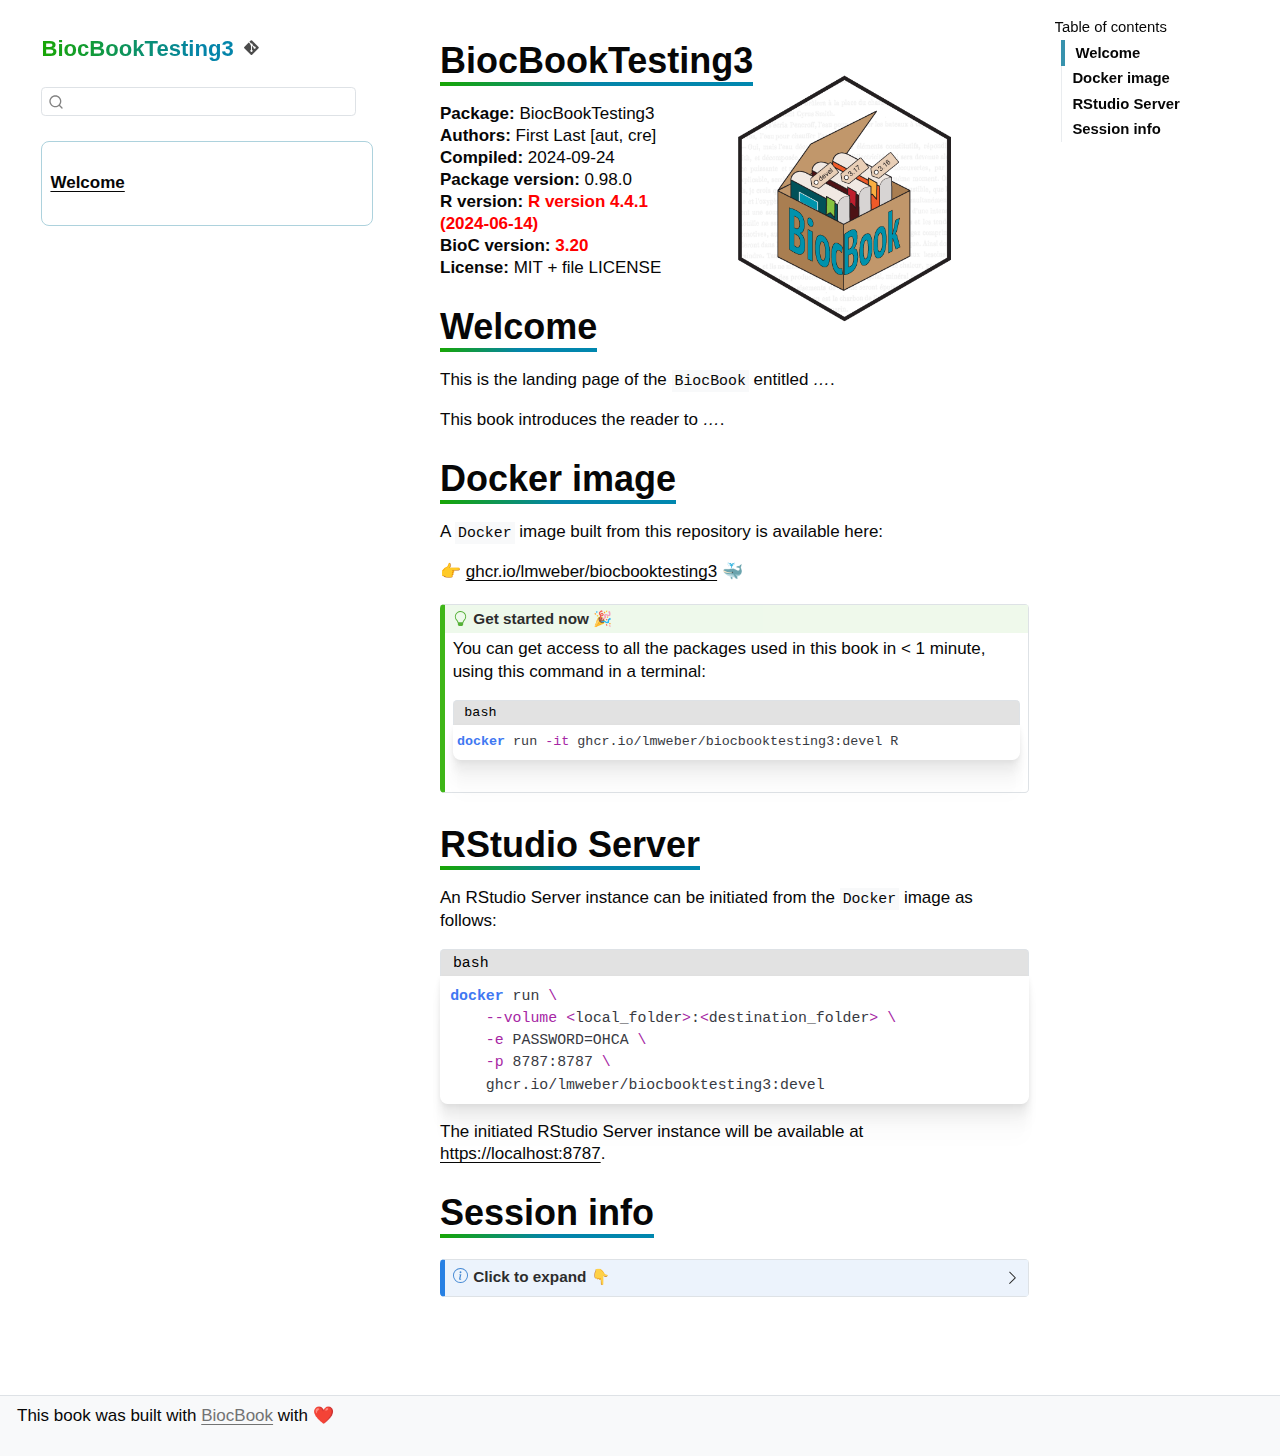
==== docs/devel/index.html @ d1ed7c8a "Deploying to gh-pages from @ lmweber/BiocBookTesting3@561e75686f679db91e4bfbe7062a695dd686fead 🚀" ====
<!DOCTYPE html>
<html xmlns="http://www.w3.org/1999/xhtml" lang="en" xml:lang="en"><head>
<meta http-equiv="Content-Type" content="text/html; charset=UTF-8">
<meta charset="utf-8">
<meta name="generator" content="quarto-1.4.555">
<meta name="viewport" content="width=device-width, initial-scale=1.0, user-scalable=yes">
<title>BiocBookTesting3</title>
<style>
code{white-space: pre-wrap;}
span.smallcaps{font-variant: small-caps;}
div.columns{display: flex; gap: min(4vw, 1.5em);}
div.column{flex: auto; overflow-x: auto;}
div.hanging-indent{margin-left: 1.5em; text-indent: -1.5em;}
ul.task-list{list-style: none;}
ul.task-list li input[type="checkbox"] {
  width: 0.8em;
  margin: 0 0.8em 0.2em -1em; /* quarto-specific, see https://github.com/quarto-dev/quarto-cli/issues/4556 */ 
  vertical-align: middle;
}
/* CSS for syntax highlighting */
pre > code.sourceCode { white-space: pre; position: relative; }
pre > code.sourceCode > span { line-height: 1.25; }
pre > code.sourceCode > span:empty { height: 1.2em; }
.sourceCode { overflow: visible; }
code.sourceCode > span { color: inherit; text-decoration: inherit; }
div.sourceCode { margin: 1em 0; }
pre.sourceCode { margin: 0; }
@media screen {
div.sourceCode { overflow: auto; }
}
@media print {
pre > code.sourceCode { white-space: pre-wrap; }
pre > code.sourceCode > span { text-indent: -5em; padding-left: 5em; }
}
pre.numberSource code
  { counter-reset: source-line 0; }
pre.numberSource code > span
  { position: relative; left: -4em; counter-increment: source-line; }
pre.numberSource code > span > a:first-child::before
  { content: counter(source-line);
    position: relative; left: -1em; text-align: right; vertical-align: baseline;
    border: none; display: inline-block;
    -webkit-touch-callout: none; -webkit-user-select: none;
    -khtml-user-select: none; -moz-user-select: none;
    -ms-user-select: none; user-select: none;
    padding: 0 4px; width: 4em;
  }
pre.numberSource { margin-left: 3em;  padding-left: 4px; }
div.sourceCode
  {   }
@media screen {
pre > code.sourceCode > span > a:first-child::before { text-decoration: underline; }
}
</style>

<script src="site_libs/quarto-nav/quarto-nav.js"></script>
<script src="site_libs/quarto-nav/headroom.min.js"></script>
<script src="site_libs/clipboard/clipboard.min.js"></script>
<script src="site_libs/quarto-search/autocomplete.umd.js"></script>
<script src="site_libs/quarto-search/fuse.min.js"></script>
<script src="site_libs/quarto-search/quarto-search.js"></script>
<meta name="quarto:offset" content="./">
<link href="./assets/favicon.png" rel="icon" type="image/png">
<script src="site_libs/quarto-html/quarto.js"></script>
<script src="site_libs/quarto-html/popper.min.js"></script>
<script src="site_libs/quarto-html/tippy.umd.min.js"></script>
<script src="site_libs/quarto-html/anchor.min.js"></script>
<link href="site_libs/quarto-html/tippy.css" rel="stylesheet">
<link href="site_libs/quarto-html/quarto-syntax-highlighting.css" rel="stylesheet" id="quarto-text-highlighting-styles">
<script src="site_libs/bootstrap/bootstrap.min.js"></script>
<link href="site_libs/bootstrap/bootstrap-icons.css" rel="stylesheet">
<link href="site_libs/bootstrap/bootstrap.min.css" rel="stylesheet" id="quarto-bootstrap" data-mode="light"><script id="quarto-search-options" type="application/json">{
  "location": "sidebar",
  "copy-button": false,
  "collapse-after": 3,
  "panel-placement": "start",
  "type": "textbox",
  "limit": 50,
  "keyboard-shortcut": [
    "f",
    "/",
    "s"
  ],
  "show-item-context": false,
  "language": {
    "search-no-results-text": "No results",
    "search-matching-documents-text": "matching documents",
    "search-copy-link-title": "Copy link to search",
    "search-hide-matches-text": "Hide additional matches",
    "search-more-match-text": "more match in this document",
    "search-more-matches-text": "more matches in this document",
    "search-clear-button-title": "Clear",
    "search-text-placeholder": "",
    "search-detached-cancel-button-title": "Cancel",
    "search-submit-button-title": "Submit",
    "search-label": "Search"
  }
}</script>
</head>
<body class="nav-sidebar docked">

<div id="quarto-search-results"></div>
  <header id="quarto-header" class="headroom fixed-top"><nav class="quarto-secondary-nav"><div class="container-fluid d-flex">
      <button type="button" class="quarto-btn-toggle btn" data-bs-toggle="collapse" data-bs-target=".quarto-sidebar-collapse-item" aria-controls="quarto-sidebar" aria-expanded="false" aria-label="Toggle sidebar navigation" onclick="if (window.quartoToggleHeadroom) { window.quartoToggleHeadroom(); }">
        <i class="bi bi-layout-text-sidebar-reverse"></i>
      </button>
        <nav class="quarto-page-breadcrumbs" aria-label="breadcrumb"><ol class="breadcrumb"><li class="breadcrumb-item"><a href="./index.html">Welcome</a></li></ol></nav>
        <a class="flex-grow-1" role="button" data-bs-toggle="collapse" data-bs-target=".quarto-sidebar-collapse-item" aria-controls="quarto-sidebar" aria-expanded="false" aria-label="Toggle sidebar navigation" onclick="if (window.quartoToggleHeadroom) { window.quartoToggleHeadroom(); }">      
        </a>
      <button type="button" class="btn quarto-search-button" aria-label="" onclick="window.quartoOpenSearch();">
        <i class="bi bi-search"></i>
      </button>
    </div>
  </nav></header><!-- content --><div id="quarto-content" class="quarto-container page-columns page-rows-contents page-layout-article">
<!-- sidebar -->
  <nav id="quarto-sidebar" class="sidebar collapse collapse-horizontal quarto-sidebar-collapse-item sidebar-navigation docked overflow-auto"><div class="pt-lg-2 mt-2 text-left sidebar-header">
    <div class="sidebar-title mb-0 py-0">
      <a href="./">BiocBookTesting3</a> 
        <div class="sidebar-tools-main">
    <div class="dropdown">
      <a href="" title="" id="quarto-navigation-tool-dropdown-0" class="quarto-navigation-tool dropdown-toggle px-1" data-bs-toggle="dropdown" aria-expanded="false" aria-label=""><i class="bi bi-git"></i></a>
      <ul class="dropdown-menu" aria-labelledby="quarto-navigation-tool-dropdown-0">
<li>
            <a class="dropdown-item sidebar-tools-main-item" href="https://github.com/lmweber/BiocBookTesting3/">
            Source Code
            </a>
          </li>
          <li>
            <a class="dropdown-item sidebar-tools-main-item" href="https://lmweber.github.io/BiocBookTesting3/devel/">
            Browse version `devel`
            </a>
          </li>
      </ul>
</div>
</div>
    </div>
      </div>
        <div class="mt-2 flex-shrink-0 align-items-center">
        <div class="sidebar-search">
        <div id="quarto-search" class="" title="Search"></div>
        </div>
        </div>
    <div class="sidebar-menu-container"> 
    <ul class="list-unstyled mt-1">
<li class="sidebar-item">
  <div class="sidebar-item-container"> 
  <a href="./index.html" class="sidebar-item-text sidebar-link active">
 <span class="menu-text">Welcome</span></a>
  </div>
</li>
    </ul>
</div>
</nav><div id="quarto-sidebar-glass" class="quarto-sidebar-collapse-item" data-bs-toggle="collapse" data-bs-target=".quarto-sidebar-collapse-item"></div>
<!-- margin-sidebar -->
    <div id="quarto-margin-sidebar" class="sidebar margin-sidebar">
        <nav id="TOC" role="doc-toc" class="toc-active"><h2 id="toc-title">Table of contents</h2>
   
  <ul>
<li><a href="#welcome" id="toc-welcome" class="nav-link active" data-scroll-target="#welcome">Welcome</a></li>
  <li><a href="#docker-image" id="toc-docker-image" class="nav-link" data-scroll-target="#docker-image">Docker image</a></li>
  <li><a href="#rstudio-server" id="toc-rstudio-server" class="nav-link" data-scroll-target="#rstudio-server">RStudio Server</a></li>
  <li><a href="#session-info" id="toc-session-info" class="nav-link" data-scroll-target="#session-info">Session info</a></li>
  </ul></nav>
    </div>
<!-- main -->
<main class="content" id="quarto-document-content"><header id="title-block-header" class="quarto-title-block default"><div class="quarto-title">
<h1 class="title">BiocBookTesting3</h1>
</div>



<div class="quarto-title-meta">

    
  
    
  </div>
  


</header><p><img src="assets/cover.png" title="BiocBookTesting3" class="quarto-cover-image img-fluid"></p>
<p><strong>Package:</strong> BiocBookTesting3<br><strong>Authors:</strong> First Last [aut, cre]<br><strong>Compiled:</strong> 2024-09-24<br><strong>Package version:</strong> 0.98.0<br><strong>R version:</strong> <b style="color:red;">R version 4.4.1 (2024-06-14)</b><br><strong>BioC version:</strong> <b style="color:red;">3.20</b><br><strong>License:</strong> MIT + file LICENSE<br></p>
<section id="welcome" class="level1 unnumbered"><h1 class="unnumbered">Welcome</h1>
<p>This is the landing page of the <code>BiocBook</code> entitled <em>…</em>.</p>
<p>This book introduces the reader to <em>…</em>.</p>
</section><section id="docker-image" class="level1 unnumbered"><h1 class="unnumbered">Docker image</h1>
<p>A <code>Docker</code> image built from this repository is available here:</p>
<p>👉 <a href="https://ghcr.io/lmweber/biocbooktesting3">ghcr.io/lmweber/biocbooktesting3</a> 🐳</p>
<div class="callout callout-style-default callout-tip callout-titled">
<div class="callout-header d-flex align-content-center">
<div class="callout-icon-container">
<i class="callout-icon"></i>
</div>
<div class="callout-title-container flex-fill">
Get started now 🎉
</div>
</div>
<div class="callout-body-container callout-body">
<p>You can get access to all the packages used in this book in &lt; 1 minute, using this command in a terminal:</p>
<div class="cell" data-layout-align="center">
<div class="code-with-filename">
<div class="code-with-filename-file">
<pre><strong>bash</strong></pre>
</div>
<div class="sourceCode cell-code" id="cb1"><pre class="sourceCode sh code-with-copy"><code class="sourceCode bash"><span id="cb1-1"><a href="#cb1-1" aria-hidden="true" tabindex="-1"></a><span class="ex">docker</span> run <span class="at">-it</span> ghcr.io/lmweber/biocbooktesting3:devel R</span></code><button title="Copy to Clipboard" class="code-copy-button"><i class="bi"></i></button></pre></div>
</div>
</div>
</div>
</div>
</section><section id="rstudio-server" class="level1 unnumbered"><h1 class="unnumbered">RStudio Server</h1>
<p>An RStudio Server instance can be initiated from the <code>Docker</code> image as follows:</p>
<div class="cell" data-layout-align="center">
<div class="code-with-filename">
<div class="code-with-filename-file">
<pre><strong>bash</strong></pre>
</div>
<div class="sourceCode cell-code" id="cb2"><pre class="sourceCode sh code-with-copy"><code class="sourceCode bash"><span id="cb2-1"><a href="#cb2-1" aria-hidden="true" tabindex="-1"></a><span class="ex">docker</span> run <span class="dt">\</span></span>
<span id="cb2-2"><a href="#cb2-2" aria-hidden="true" tabindex="-1"></a>    <span class="at">--volume</span> <span class="op">&lt;</span>local_folder<span class="op">&gt;</span>:<span class="op">&lt;</span>destination_folder<span class="op">&gt;</span> <span class="dt">\</span></span>
<span id="cb2-3"><a href="#cb2-3" aria-hidden="true" tabindex="-1"></a>    <span class="at">-e</span> PASSWORD=OHCA <span class="dt">\</span></span>
<span id="cb2-4"><a href="#cb2-4" aria-hidden="true" tabindex="-1"></a>    <span class="at">-p</span> 8787:8787 <span class="dt">\</span></span>
<span id="cb2-5"><a href="#cb2-5" aria-hidden="true" tabindex="-1"></a>    ghcr.io/lmweber/biocbooktesting3:devel</span></code><button title="Copy to Clipboard" class="code-copy-button"><i class="bi"></i></button></pre></div>
</div>
</div>
<p>The initiated RStudio Server instance will be available at <a href="https://localhost:8787">https://localhost:8787</a>.</p>
<!-- 
# System dependencies and conda 

A pre-configured `micromamba` environment called `BiocBook` is available 
once the Docker image is loaded. It provides all the softwares listed in 
`requirements.yml`. 


::: {.cell layout-align="center" filename='bash'}

```{.sh .cell-code}
docker run -it ghcr.io/lmweber/biocbooktesting3:devel bash
micromamba activate BiocBook
```
:::

-->
</section><section id="session-info" class="level1 unnumbered"><h1 class="unnumbered">Session info</h1>
<div class="callout callout-style-default callout-note callout-titled">
<div class="callout-header d-flex align-content-center" data-bs-toggle="collapse" data-bs-target=".callout-2-contents" aria-controls="callout-2" aria-expanded="false" aria-label="Toggle callout">
<div class="callout-icon-container">
<i class="callout-icon"></i>
</div>
<div class="callout-title-container flex-fill">
Click to expand 👇
</div>
<div class="callout-btn-toggle d-inline-block border-0 py-1 ps-1 pe-0 float-end"><i class="callout-toggle"></i></div>
</div>
<div id="callout-2" class="callout-2-contents callout-collapse collapse">
<div class="callout-body-container callout-body">
<div class="cell" data-layout-align="center">
<div class="sourceCode" id="cb3"><pre class="downlit sourceCode r code-with-copy"><code class="sourceCode R"><span><span class="fu">sessioninfo</span><span class="fu">::</span><span class="fu"><a href="https://r-lib.github.io/sessioninfo/reference/session_info.html">session_info</a></span><span class="op">(</span></span>
<span>    <span class="fu"><a href="https://rdrr.io/r/utils/installed.packages.html">installed.packages</a></span><span class="op">(</span><span class="op">)</span><span class="op">[</span>,<span class="st">"Package"</span><span class="op">]</span>, </span>
<span>    include_base <span class="op">=</span> <span class="cn">TRUE</span></span>
<span><span class="op">)</span></span>
<span><span class="co">##  ─ Session info ────────────────────────────────────────────────────────────</span></span>
<span><span class="co">##   setting  value</span></span>
<span><span class="co">##   version  R version 4.4.1 (2024-06-14)</span></span>
<span><span class="co">##   os       Ubuntu 22.04.4 LTS</span></span>
<span><span class="co">##   system   x86_64, linux-gnu</span></span>
<span><span class="co">##   ui       X11</span></span>
<span><span class="co">##   language (EN)</span></span>
<span><span class="co">##   collate  C</span></span>
<span><span class="co">##   ctype    en_US.UTF-8</span></span>
<span><span class="co">##   tz       Etc/UTC</span></span>
<span><span class="co">##   date     2024-09-24</span></span>
<span><span class="co">##   pandoc   3.3 @ /usr/bin/ (via rmarkdown)</span></span>
<span><span class="co">##  </span></span>
<span><span class="co">##  ─ Packages ────────────────────────────────────────────────────────────────</span></span>
<span><span class="co">##   package          * version date (UTC) lib source</span></span>
<span><span class="co">##   askpass            1.2.0   2023-09-03 [2] RSPM (R 4.4.0)</span></span>
<span><span class="co">##   base             * 4.4.1   2024-08-09 [3] local</span></span>
<span><span class="co">##   base64enc          0.1-3   2015-07-28 [2] RSPM (R 4.4.0)</span></span>
<span><span class="co">##   BiocBookTesting3   0.98.0  2024-09-24 [1] local</span></span>
<span><span class="co">##   BiocManager        1.30.25 2024-08-28 [2] CRAN (R 4.4.1)</span></span>
<span><span class="co">##   BiocStyle          2.33.1  2024-06-12 [2] Bioconductor 3.20 (R 4.4.0)</span></span>
<span><span class="co">##   BiocVersion        3.20.0  2024-05-01 [2] Bioconductor 3.20 (R 4.4.1)</span></span>
<span><span class="co">##   bookdown           0.40    2024-07-02 [2] RSPM (R 4.4.0)</span></span>
<span><span class="co">##   boot               1.3-31  2024-08-28 [2] RSPM (R 4.4.0)</span></span>
<span><span class="co">##   brew               1.0-10  2023-12-16 [2] RSPM (R 4.4.0)</span></span>
<span><span class="co">##   brio               1.1.5   2024-04-24 [2] RSPM (R 4.4.0)</span></span>
<span><span class="co">##   bslib              0.8.0   2024-07-29 [2] RSPM (R 4.4.0)</span></span>
<span><span class="co">##   cachem             1.1.0   2024-05-16 [2] RSPM (R 4.4.0)</span></span>
<span><span class="co">##   callr              3.7.6   2024-03-25 [2] RSPM (R 4.4.0)</span></span>
<span><span class="co">##   class              7.3-22  2023-05-03 [3] CRAN (R 4.4.1)</span></span>
<span><span class="co">##   cli                3.6.3   2024-06-21 [2] RSPM (R 4.4.0)</span></span>
<span><span class="co">##   clipr              0.8.0   2022-02-22 [2] RSPM (R 4.4.0)</span></span>
<span><span class="co">##   cluster            2.1.6   2023-12-01 [3] CRAN (R 4.4.1)</span></span>
<span><span class="co">##   codetools          0.2-20  2024-03-31 [3] CRAN (R 4.4.1)</span></span>
<span><span class="co">##   commonmark         1.9.1   2024-01-30 [2] RSPM (R 4.4.0)</span></span>
<span><span class="co">##   compiler           4.4.1   2024-08-09 [3] local</span></span>
<span><span class="co">##   cpp11              0.5.0   2024-08-27 [2] RSPM (R 4.4.0)</span></span>
<span><span class="co">##   crayon             1.5.3   2024-06-20 [2] RSPM (R 4.4.0)</span></span>
<span><span class="co">##   credentials        2.0.1   2023-09-06 [2] RSPM (R 4.4.0)</span></span>
<span><span class="co">##   curl               5.2.2   2024-08-26 [2] RSPM (R 4.4.0)</span></span>
<span><span class="co">##   datasets         * 4.4.1   2024-08-09 [3] local</span></span>
<span><span class="co">##   desc               1.4.3   2023-12-10 [2] RSPM (R 4.4.0)</span></span>
<span><span class="co">##   devtools           2.4.5   2022-10-11 [2] RSPM (R 4.4.0)</span></span>
<span><span class="co">##   diffobj            0.3.5   2021-10-05 [2] RSPM (R 4.4.0)</span></span>
<span><span class="co">##   digest             0.6.37  2024-08-19 [2] RSPM (R 4.4.0)</span></span>
<span><span class="co">##   docopt             0.7.1   2020-06-24 [2] RSPM (R 4.4.1)</span></span>
<span><span class="co">##   downlit            0.4.4   2024-06-10 [2] RSPM (R 4.4.0)</span></span>
<span><span class="co">##   ellipsis           0.3.2   2021-04-29 [2] RSPM (R 4.4.0)</span></span>
<span><span class="co">##   evaluate           1.0.0   2024-09-17 [2] RSPM (R 4.4.0)</span></span>
<span><span class="co">##   fansi              1.0.6   2023-12-08 [2] RSPM (R 4.4.0)</span></span>
<span><span class="co">##   fastmap            1.2.0   2024-05-15 [2] RSPM (R 4.4.0)</span></span>
<span><span class="co">##   fontawesome        0.5.2   2023-08-19 [2] RSPM (R 4.4.0)</span></span>
<span><span class="co">##   foreign            0.8-87  2024-06-26 [2] RSPM (R 4.4.0)</span></span>
<span><span class="co">##   fs                 1.6.4   2024-04-25 [2] RSPM (R 4.4.0)</span></span>
<span><span class="co">##   gert               2.1.1   2024-08-16 [2] RSPM (R 4.4.0)</span></span>
<span><span class="co">##   gh                 1.4.1   2024-03-28 [2] RSPM (R 4.4.0)</span></span>
<span><span class="co">##   gitcreds           0.1.2   2022-09-08 [2] RSPM (R 4.4.0)</span></span>
<span><span class="co">##   glue               1.7.0   2024-01-09 [2] RSPM (R 4.4.0)</span></span>
<span><span class="co">##   graphics         * 4.4.1   2024-08-09 [3] local</span></span>
<span><span class="co">##   grDevices        * 4.4.1   2024-08-09 [3] local</span></span>
<span><span class="co">##   grid               4.4.1   2024-08-09 [3] local</span></span>
<span><span class="co">##   highr              0.11    2024-05-26 [2] RSPM (R 4.4.0)</span></span>
<span><span class="co">##   htmltools          0.5.8.1 2024-04-04 [2] RSPM (R 4.4.0)</span></span>
<span><span class="co">##   htmlwidgets        1.6.4   2023-12-06 [2] RSPM (R 4.4.0)</span></span>
<span><span class="co">##   httpuv             1.6.15  2024-03-26 [2] RSPM (R 4.4.0)</span></span>
<span><span class="co">##   httr2              1.0.3   2024-08-22 [2] RSPM (R 4.4.0)</span></span>
<span><span class="co">##   ini                0.3.1   2018-05-20 [2] RSPM (R 4.4.0)</span></span>
<span><span class="co">##   jquerylib          0.1.4   2021-04-26 [2] RSPM (R 4.4.0)</span></span>
<span><span class="co">##   jsonlite           1.8.9   2024-09-20 [2] RSPM (R 4.4.0)</span></span>
<span><span class="co">##   KernSmooth         2.23-24 2024-05-17 [3] CRAN (R 4.4.1)</span></span>
<span><span class="co">##   knitr              1.48    2024-07-07 [2] RSPM (R 4.4.0)</span></span>
<span><span class="co">##   later              1.3.2   2023-12-06 [2] RSPM (R 4.4.0)</span></span>
<span><span class="co">##   lattice            0.22-6  2024-03-20 [3] CRAN (R 4.4.1)</span></span>
<span><span class="co">##   lifecycle          1.0.4   2023-11-07 [2] RSPM (R 4.4.0)</span></span>
<span><span class="co">##   littler            0.3.20  2024-03-23 [2] RSPM (R 4.4.1)</span></span>
<span><span class="co">##   magrittr           2.0.3   2022-03-30 [2] RSPM (R 4.4.0)</span></span>
<span><span class="co">##   MASS               7.3-61  2024-06-13 [2] RSPM (R 4.4.0)</span></span>
<span><span class="co">##   Matrix             1.7-0   2024-04-26 [3] CRAN (R 4.4.1)</span></span>
<span><span class="co">##   memoise            2.0.1   2021-11-26 [2] RSPM (R 4.4.0)</span></span>
<span><span class="co">##   methods          * 4.4.1   2024-08-09 [3] local</span></span>
<span><span class="co">##   mgcv               1.9-1   2023-12-21 [3] CRAN (R 4.4.1)</span></span>
<span><span class="co">##   mime               0.12    2021-09-28 [2] RSPM (R 4.4.0)</span></span>
<span><span class="co">##   miniUI             0.1.1.1 2018-05-18 [2] RSPM (R 4.4.0)</span></span>
<span><span class="co">##   nlme               3.1-166 2024-08-14 [2] RSPM (R 4.4.0)</span></span>
<span><span class="co">##   nnet               7.3-19  2023-05-03 [3] CRAN (R 4.4.1)</span></span>
<span><span class="co">##   openssl            2.2.1   2024-08-16 [2] RSPM (R 4.4.0)</span></span>
<span><span class="co">##   parallel           4.4.1   2024-08-09 [3] local</span></span>
<span><span class="co">##   pillar             1.9.0   2023-03-22 [2] RSPM (R 4.4.0)</span></span>
<span><span class="co">##   pkgbuild           1.4.4   2024-03-17 [2] RSPM (R 4.4.0)</span></span>
<span><span class="co">##   pkgconfig          2.0.3   2019-09-22 [2] RSPM (R 4.4.0)</span></span>
<span><span class="co">##   pkgdown            2.1.0   2024-07-06 [2] RSPM (R 4.4.0)</span></span>
<span><span class="co">##   pkgload            1.4.0   2024-06-28 [2] RSPM (R 4.4.0)</span></span>
<span><span class="co">##   praise             1.0.0   2015-08-11 [2] RSPM (R 4.4.0)</span></span>
<span><span class="co">##   preprocessCore     1.67.0  2024-05-01 [2] Bioconductor 3.20 (R 4.4.1)</span></span>
<span><span class="co">##   prettyunits        1.2.0   2023-09-24 [2] RSPM (R 4.4.0)</span></span>
<span><span class="co">##   processx           3.8.4   2024-03-16 [2] RSPM (R 4.4.0)</span></span>
<span><span class="co">##   profvis            0.3.8   2023-05-02 [2] RSPM (R 4.4.0)</span></span>
<span><span class="co">##   promises           1.3.0   2024-04-05 [2] RSPM (R 4.4.0)</span></span>
<span><span class="co">##   ps                 1.8.0   2024-09-12 [2] RSPM (R 4.4.0)</span></span>
<span><span class="co">##   purrr              1.0.2   2023-08-10 [2] RSPM (R 4.4.0)</span></span>
<span><span class="co">##   R6                 2.5.1   2021-08-19 [2] RSPM (R 4.4.0)</span></span>
<span><span class="co">##   ragg               1.3.3   2024-09-11 [2] RSPM (R 4.4.0)</span></span>
<span><span class="co">##   rappdirs           0.3.3   2021-01-31 [2] RSPM (R 4.4.0)</span></span>
<span><span class="co">##   rcmdcheck          1.4.0   2021-09-27 [2] RSPM (R 4.4.0)</span></span>
<span><span class="co">##   Rcpp               1.0.13  2024-07-17 [2] RSPM (R 4.4.0)</span></span>
<span><span class="co">##   rematch2           2.1.2   2020-05-01 [2] RSPM (R 4.4.0)</span></span>
<span><span class="co">##   remotes            2.5.0   2024-03-17 [2] RSPM (R 4.4.0)</span></span>
<span><span class="co">##   rlang              1.1.4   2024-06-04 [2] RSPM (R 4.4.0)</span></span>
<span><span class="co">##   rmarkdown          2.28    2024-08-17 [2] RSPM (R 4.4.0)</span></span>
<span><span class="co">##   roxygen2           7.3.2   2024-06-28 [2] RSPM (R 4.4.0)</span></span>
<span><span class="co">##   rpart              4.1.23  2023-12-05 [3] CRAN (R 4.4.1)</span></span>
<span><span class="co">##   rprojroot          2.0.4   2023-11-05 [2] RSPM (R 4.4.0)</span></span>
<span><span class="co">##   rstudioapi         0.16.0  2024-03-24 [2] RSPM (R 4.4.0)</span></span>
<span><span class="co">##   rversions          2.1.2   2022-08-31 [2] RSPM (R 4.4.0)</span></span>
<span><span class="co">##   sass               0.4.9   2024-03-15 [2] RSPM (R 4.4.0)</span></span>
<span><span class="co">##   sessioninfo        1.2.2   2021-12-06 [2] RSPM (R 4.4.0)</span></span>
<span><span class="co">##   shiny              1.9.1   2024-08-01 [2] RSPM (R 4.4.0)</span></span>
<span><span class="co">##   sourcetools        0.1.7-1 2023-02-01 [2] RSPM (R 4.4.0)</span></span>
<span><span class="co">##   spatial            7.3-17  2023-07-20 [3] CRAN (R 4.4.1)</span></span>
<span><span class="co">##   splines            4.4.1   2024-08-09 [3] local</span></span>
<span><span class="co">##   stats            * 4.4.1   2024-08-09 [3] local</span></span>
<span><span class="co">##   stats4             4.4.1   2024-08-09 [3] local</span></span>
<span><span class="co">##   stringi            1.8.4   2024-05-06 [2] RSPM (R 4.4.0)</span></span>
<span><span class="co">##   stringr            1.5.1   2023-11-14 [2] RSPM (R 4.4.0)</span></span>
<span><span class="co">##   survival           3.7-0   2024-06-05 [2] RSPM (R 4.4.0)</span></span>
<span><span class="co">##   sys                3.4.2   2023-05-23 [2] RSPM (R 4.4.0)</span></span>
<span><span class="co">##   systemfonts        1.1.0   2024-05-15 [2] RSPM (R 4.4.0)</span></span>
<span><span class="co">##   tcltk              4.4.1   2024-08-09 [3] local</span></span>
<span><span class="co">##   testthat           3.2.1.1 2024-04-14 [2] RSPM (R 4.4.0)</span></span>
<span><span class="co">##   textshaping        0.4.0   2024-05-24 [2] RSPM (R 4.4.0)</span></span>
<span><span class="co">##   tibble             3.2.1   2023-03-20 [2] RSPM (R 4.4.0)</span></span>
<span><span class="co">##   tinytex            0.53    2024-09-15 [2] RSPM (R 4.4.0)</span></span>
<span><span class="co">##   tools              4.4.1   2024-08-09 [3] local</span></span>
<span><span class="co">##   urlchecker         1.0.1   2021-11-30 [2] RSPM (R 4.4.0)</span></span>
<span><span class="co">##   usethis            3.0.0   2024-07-29 [2] RSPM (R 4.4.0)</span></span>
<span><span class="co">##   utf8               1.2.4   2023-10-22 [2] RSPM (R 4.4.0)</span></span>
<span><span class="co">##   utils            * 4.4.1   2024-08-09 [3] local</span></span>
<span><span class="co">##   vctrs              0.6.5   2023-12-01 [2] RSPM (R 4.4.0)</span></span>
<span><span class="co">##   waldo              0.5.3   2024-08-23 [2] RSPM (R 4.4.0)</span></span>
<span><span class="co">##   whisker            0.4.1   2022-12-05 [2] RSPM (R 4.4.0)</span></span>
<span><span class="co">##   withr              3.0.1   2024-07-31 [2] RSPM (R 4.4.0)</span></span>
<span><span class="co">##   xfun               0.47    2024-08-17 [2] RSPM (R 4.4.0)</span></span>
<span><span class="co">##   xml2               1.3.6   2023-12-04 [2] RSPM (R 4.4.0)</span></span>
<span><span class="co">##   xopen              1.0.1   2024-04-25 [2] RSPM (R 4.4.0)</span></span>
<span><span class="co">##   xtable             1.8-4   2019-04-21 [2] RSPM (R 4.4.0)</span></span>
<span><span class="co">##   yaml               2.3.10  2024-07-26 [2] RSPM (R 4.4.0)</span></span>
<span><span class="co">##   zip                2.3.1   2024-01-27 [2] RSPM (R 4.4.0)</span></span>
<span><span class="co">##  </span></span>
<span><span class="co">##   [1] /tmp/RtmpUJYPJO/Rinst8c3276bed3</span></span>
<span><span class="co">##   [2] /usr/local/lib/R/site-library</span></span>
<span><span class="co">##   [3] /usr/local/lib/R/library</span></span>
<span><span class="co">##  </span></span>
<span><span class="co">##  ───────────────────────────────────────────────────────────────────────────</span></span></code><button title="Copy to Clipboard" class="code-copy-button"><i class="bi"></i></button></pre></div>
</div>
</div>
</div>
</div>


</section><a onclick="window.scrollTo(0, 0); return false;" role="button" id="quarto-back-to-top"><i class="bi bi-arrow-up"></i> Back to top</a></main><!-- /main --><script id="quarto-html-after-body" type="application/javascript">
window.document.addEventListener("DOMContentLoaded", function (event) {
  const toggleBodyColorMode = (bsSheetEl) => {
    const mode = bsSheetEl.getAttribute("data-mode");
    const bodyEl = window.document.querySelector("body");
    if (mode === "dark") {
      bodyEl.classList.add("quarto-dark");
      bodyEl.classList.remove("quarto-light");
    } else {
      bodyEl.classList.add("quarto-light");
      bodyEl.classList.remove("quarto-dark");
    }
  }
  const toggleBodyColorPrimary = () => {
    const bsSheetEl = window.document.querySelector("link#quarto-bootstrap");
    if (bsSheetEl) {
      toggleBodyColorMode(bsSheetEl);
    }
  }
  toggleBodyColorPrimary();  
  const icon = "";
  const anchorJS = new window.AnchorJS();
  anchorJS.options = {
    placement: 'right',
    icon: icon
  };
  anchorJS.add('.anchored');
  const isCodeAnnotation = (el) => {
    for (const clz of el.classList) {
      if (clz.startsWith('code-annotation-')) {                     
        return true;
      }
    }
    return false;
  }
  const clipboard = new window.ClipboardJS('.code-copy-button', {
    text: function(trigger) {
      const codeEl = trigger.previousElementSibling.cloneNode(true);
      for (const childEl of codeEl.children) {
        if (isCodeAnnotation(childEl)) {
          childEl.remove();
        }
      }
      return codeEl.innerText;
    }
  });
  clipboard.on('success', function(e) {
    // button target
    const button = e.trigger;
    // don't keep focus
    button.blur();
    // flash "checked"
    button.classList.add('code-copy-button-checked');
    var currentTitle = button.getAttribute("title");
    button.setAttribute("title", "Copied!");
    let tooltip;
    if (window.bootstrap) {
      button.setAttribute("data-bs-toggle", "tooltip");
      button.setAttribute("data-bs-placement", "left");
      button.setAttribute("data-bs-title", "Copied!");
      tooltip = new bootstrap.Tooltip(button, 
        { trigger: "manual", 
          customClass: "code-copy-button-tooltip",
          offset: [0, -8]});
      tooltip.show();    
    }
    setTimeout(function() {
      if (tooltip) {
        tooltip.hide();
        button.removeAttribute("data-bs-title");
        button.removeAttribute("data-bs-toggle");
        button.removeAttribute("data-bs-placement");
      }
      button.setAttribute("title", currentTitle);
      button.classList.remove('code-copy-button-checked');
    }, 1000);
    // clear code selection
    e.clearSelection();
  });
    var localhostRegex = new RegExp(/^(?:http|https):\/\/localhost\:?[0-9]*\//);
    var mailtoRegex = new RegExp(/^mailto:/);
      var filterRegex = new RegExp('/' + window.location.host + '/');
    var isInternal = (href) => {
        return filterRegex.test(href) || localhostRegex.test(href) || mailtoRegex.test(href);
    }
    // Inspect non-navigation links and adorn them if external
 	var links = window.document.querySelectorAll('a[href]:not(.nav-link):not(.navbar-brand):not(.toc-action):not(.sidebar-link):not(.sidebar-item-toggle):not(.pagination-link):not(.no-external):not([aria-hidden]):not(.dropdown-item):not(.quarto-navigation-tool)');
    for (var i=0; i<links.length; i++) {
      const link = links[i];
      if (!isInternal(link.href)) {
        // undo the damage that might have been done by quarto-nav.js in the case of
        // links that we want to consider external
        if (link.dataset.originalHref !== undefined) {
          link.href = link.dataset.originalHref;
        }
      }
    }
  function tippyHover(el, contentFn, onTriggerFn, onUntriggerFn) {
    const config = {
      allowHTML: true,
      maxWidth: 500,
      delay: 100,
      arrow: false,
      appendTo: function(el) {
          return el.parentElement;
      },
      interactive: true,
      interactiveBorder: 10,
      theme: 'quarto',
      placement: 'bottom-start',
    };
    if (contentFn) {
      config.content = contentFn;
    }
    if (onTriggerFn) {
      config.onTrigger = onTriggerFn;
    }
    if (onUntriggerFn) {
      config.onUntrigger = onUntriggerFn;
    }
    window.tippy(el, config); 
  }
  const noterefs = window.document.querySelectorAll('a[role="doc-noteref"]');
  for (var i=0; i<noterefs.length; i++) {
    const ref = noterefs[i];
    tippyHover(ref, function() {
      // use id or data attribute instead here
      let href = ref.getAttribute('data-footnote-href') || ref.getAttribute('href');
      try { href = new URL(href).hash; } catch {}
      const id = href.replace(/^#\/?/, "");
      const note = window.document.getElementById(id);
      if (note) {
        return note.innerHTML;
      } else {
        return "";
      }
    });
  }
  const xrefs = window.document.querySelectorAll('a.quarto-xref');
  const processXRef = (id, note) => {
    // Strip column container classes
    const stripColumnClz = (el) => {
      el.classList.remove("page-full", "page-columns");
      if (el.children) {
        for (const child of el.children) {
          stripColumnClz(child);
        }
      }
    }
    stripColumnClz(note)
    if (id === null || id.startsWith('sec-')) {
      // Special case sections, only their first couple elements
      const container = document.createElement("div");
      if (note.children && note.children.length > 2) {
        container.appendChild(note.children[0].cloneNode(true));
        for (let i = 1; i < note.children.length; i++) {
          const child = note.children[i];
          if (child.tagName === "P" && child.innerText === "") {
            continue;
          } else {
            container.appendChild(child.cloneNode(true));
            break;
          }
        }
        if (window.Quarto?.typesetMath) {
          window.Quarto.typesetMath(container);
        }
        return container.innerHTML
      } else {
        if (window.Quarto?.typesetMath) {
          window.Quarto.typesetMath(note);
        }
        return note.innerHTML;
      }
    } else {
      // Remove any anchor links if they are present
      const anchorLink = note.querySelector('a.anchorjs-link');
      if (anchorLink) {
        anchorLink.remove();
      }
      if (window.Quarto?.typesetMath) {
        window.Quarto.typesetMath(note);
      }
      // TODO in 1.5, we should make sure this works without a callout special case
      if (note.classList.contains("callout")) {
        return note.outerHTML;
      } else {
        return note.innerHTML;
      }
    }
  }
  for (var i=0; i<xrefs.length; i++) {
    const xref = xrefs[i];
    tippyHover(xref, undefined, function(instance) {
      instance.disable();
      let url = xref.getAttribute('href');
      let hash = undefined; 
      if (url.startsWith('#')) {
        hash = url;
      } else {
        try { hash = new URL(url).hash; } catch {}
      }
      if (hash) {
        const id = hash.replace(/^#\/?/, "");
        const note = window.document.getElementById(id);
        if (note !== null) {
          try {
            const html = processXRef(id, note.cloneNode(true));
            instance.setContent(html);
          } finally {
            instance.enable();
            instance.show();
          }
        } else {
          // See if we can fetch this
          fetch(url.split('#')[0])
          .then(res => res.text())
          .then(html => {
            const parser = new DOMParser();
            const htmlDoc = parser.parseFromString(html, "text/html");
            const note = htmlDoc.getElementById(id);
            if (note !== null) {
              const html = processXRef(id, note);
              instance.setContent(html);
            } 
          }).finally(() => {
            instance.enable();
            instance.show();
          });
        }
      } else {
        // See if we can fetch a full url (with no hash to target)
        // This is a special case and we should probably do some content thinning / targeting
        fetch(url)
        .then(res => res.text())
        .then(html => {
          const parser = new DOMParser();
          const htmlDoc = parser.parseFromString(html, "text/html");
          const note = htmlDoc.querySelector('main.content');
          if (note !== null) {
            // This should only happen for chapter cross references
            // (since there is no id in the URL)
            // remove the first header
            if (note.children.length > 0 && note.children[0].tagName === "HEADER") {
              note.children[0].remove();
            }
            const html = processXRef(null, note);
            instance.setContent(html);
          } 
        }).finally(() => {
          instance.enable();
          instance.show();
        });
      }
    }, function(instance) {
    });
  }
      let selectedAnnoteEl;
      const selectorForAnnotation = ( cell, annotation) => {
        let cellAttr = 'data-code-cell="' + cell + '"';
        let lineAttr = 'data-code-annotation="' +  annotation + '"';
        const selector = 'span[' + cellAttr + '][' + lineAttr + ']';
        return selector;
      }
      const selectCodeLines = (annoteEl) => {
        const doc = window.document;
        const targetCell = annoteEl.getAttribute("data-target-cell");
        const targetAnnotation = annoteEl.getAttribute("data-target-annotation");
        const annoteSpan = window.document.querySelector(selectorForAnnotation(targetCell, targetAnnotation));
        const lines = annoteSpan.getAttribute("data-code-lines").split(",");
        const lineIds = lines.map((line) => {
          return targetCell + "-" + line;
        })
        let top = null;
        let height = null;
        let parent = null;
        if (lineIds.length > 0) {
            //compute the position of the single el (top and bottom and make a div)
            const el = window.document.getElementById(lineIds[0]);
            top = el.offsetTop;
            height = el.offsetHeight;
            parent = el.parentElement.parentElement;
          if (lineIds.length > 1) {
            const lastEl = window.document.getElementById(lineIds[lineIds.length - 1]);
            const bottom = lastEl.offsetTop + lastEl.offsetHeight;
            height = bottom - top;
          }
          if (top !== null && height !== null && parent !== null) {
            // cook up a div (if necessary) and position it 
            let div = window.document.getElementById("code-annotation-line-highlight");
            if (div === null) {
              div = window.document.createElement("div");
              div.setAttribute("id", "code-annotation-line-highlight");
              div.style.position = 'absolute';
              parent.appendChild(div);
            }
            div.style.top = top - 2 + "px";
            div.style.height = height + 4 + "px";
            div.style.left = 0;
            let gutterDiv = window.document.getElementById("code-annotation-line-highlight-gutter");
            if (gutterDiv === null) {
              gutterDiv = window.document.createElement("div");
              gutterDiv.setAttribute("id", "code-annotation-line-highlight-gutter");
              gutterDiv.style.position = 'absolute';
              const codeCell = window.document.getElementById(targetCell);
              const gutter = codeCell.querySelector('.code-annotation-gutter');
              gutter.appendChild(gutterDiv);
            }
            gutterDiv.style.top = top - 2 + "px";
            gutterDiv.style.height = height + 4 + "px";
          }
          selectedAnnoteEl = annoteEl;
        }
      };
      const unselectCodeLines = () => {
        const elementsIds = ["code-annotation-line-highlight", "code-annotation-line-highlight-gutter"];
        elementsIds.forEach((elId) => {
          const div = window.document.getElementById(elId);
          if (div) {
            div.remove();
          }
        });
        selectedAnnoteEl = undefined;
      };
        // Handle positioning of the toggle
    window.addEventListener(
      "resize",
      throttle(() => {
        elRect = undefined;
        if (selectedAnnoteEl) {
          selectCodeLines(selectedAnnoteEl);
        }
      }, 10)
    );
    function throttle(fn, ms) {
    let throttle = false;
    let timer;
      return (...args) => {
        if(!throttle) { // first call gets through
            fn.apply(this, args);
            throttle = true;
        } else { // all the others get throttled
            if(timer) clearTimeout(timer); // cancel #2
            timer = setTimeout(() => {
              fn.apply(this, args);
              timer = throttle = false;
            }, ms);
        }
      };
    }
      // Attach click handler to the DT
      const annoteDls = window.document.querySelectorAll('dt[data-target-cell]');
      for (const annoteDlNode of annoteDls) {
        annoteDlNode.addEventListener('click', (event) => {
          const clickedEl = event.target;
          if (clickedEl !== selectedAnnoteEl) {
            unselectCodeLines();
            const activeEl = window.document.querySelector('dt[data-target-cell].code-annotation-active');
            if (activeEl) {
              activeEl.classList.remove('code-annotation-active');
            }
            selectCodeLines(clickedEl);
            clickedEl.classList.add('code-annotation-active');
          } else {
            // Unselect the line
            unselectCodeLines();
            clickedEl.classList.remove('code-annotation-active');
          }
        });
      }
  const findCites = (el) => {
    const parentEl = el.parentElement;
    if (parentEl) {
      const cites = parentEl.dataset.cites;
      if (cites) {
        return {
          el,
          cites: cites.split(' ')
        };
      } else {
        return findCites(el.parentElement)
      }
    } else {
      return undefined;
    }
  };
  var bibliorefs = window.document.querySelectorAll('a[role="doc-biblioref"]');
  for (var i=0; i<bibliorefs.length; i++) {
    const ref = bibliorefs[i];
    const citeInfo = findCites(ref);
    if (citeInfo) {
      tippyHover(citeInfo.el, function() {
        var popup = window.document.createElement('div');
        citeInfo.cites.forEach(function(cite) {
          var citeDiv = window.document.createElement('div');
          citeDiv.classList.add('hanging-indent');
          citeDiv.classList.add('csl-entry');
          var biblioDiv = window.document.getElementById('ref-' + cite);
          if (biblioDiv) {
            citeDiv.innerHTML = biblioDiv.innerHTML;
          }
          popup.appendChild(citeDiv);
        });
        return popup.innerHTML;
      });
    }
  }
});
</script>
</div> <!-- /content -->
<footer class="footer"><div class="nav-footer">
    <div class="nav-footer-left">
<p>This book was built with <a href="https://github.com/js2264/BiocBook/">BiocBook</a> with <span class="emoji" data-emoji="heart">❤️</span></p>
</div>   
    <div class="nav-footer-center">
      &nbsp;
    </div>
    <div class="nav-footer-right">
      &nbsp;
    </div>
  </div>
</footer>


</body></html>
---- docs/devel/site_libs/quarto-html/tippy.css ----
.tippy-box[data-animation=fade][data-state=hidden]{opacity:0}[data-tippy-root]{max-width:calc(100vw - 10px)}.tippy-box{position:relative;background-color:#333;color:#fff;border-radius:4px;font-size:14px;line-height:1.4;white-space:normal;outline:0;transition-property:transform,visibility,opacity}.tippy-box[data-placement^=top]>.tippy-arrow{bottom:0}.tippy-box[data-placement^=top]>.tippy-arrow:before{bottom:-7px;left:0;border-width:8px 8px 0;border-top-color:initial;transform-origin:center top}.tippy-box[data-placement^=bottom]>.tippy-arrow{top:0}.tippy-box[data-placement^=bottom]>.tippy-arrow:before{top:-7px;left:0;border-width:0 8px 8px;border-bottom-color:initial;transform-origin:center bottom}.tippy-box[data-placement^=left]>.tippy-arrow{right:0}.tippy-box[data-placement^=left]>.tippy-arrow:before{border-width:8px 0 8px 8px;border-left-color:initial;right:-7px;transform-origin:center left}.tippy-box[data-placement^=right]>.tippy-arrow{left:0}.tippy-box[data-placement^=right]>.tippy-arrow:before{left:-7px;border-width:8px 8px 8px 0;border-right-color:initial;transform-origin:center right}.tippy-box[data-inertia][data-state=visible]{transition-timing-function:cubic-bezier(.54,1.5,.38,1.11)}.tippy-arrow{width:16px;height:16px;color:#333}.tippy-arrow:before{content:"";position:absolute;border-color:transparent;border-style:solid}.tippy-content{position:relative;padding:5px 9px;z-index:1}
---- docs/devel/site_libs/quarto-html/quarto-syntax-highlighting.css ----
/* quarto syntax highlight colors */
:root {
  --quarto-hl-al-color: #95da4c;
  --quarto-hl-an-color: #50a14f;
  --quarto-hl-at-color: #a626a4;
  --quarto-hl-bn-color: #986801;
  --quarto-hl-bu-color: #a626a4;
  --quarto-hl-ch-color: #50a14f;
  --quarto-hl-co-color: #a0a1a7;
  --quarto-hl-cv-color: #e45649;
  --quarto-hl-cn-color: #986801;
  --quarto-hl-cf-color: #a626a4;
  --quarto-hl-dt-color: #a626a4;
  --quarto-hl-dv-color: #986801;
  --quarto-hl-do-color: #e45649;
  --quarto-hl-er-color: #f44747;
  --quarto-hl-ex-color: #4078f2;
  --quarto-hl-fl-color: #986801;
  --quarto-hl-fu-color: #4078f2;
  --quarto-hl-im-color: #50a14f;
  --quarto-hl-in-color: #c45b00;
  --quarto-hl-kw-color: #a626a4;
  --quarto-hl-op-color: #a626a4;
  --quarto-hl-pp-color: #a626a4;
  --quarto-hl-re-color: #2980b9;
  --quarto-hl-sc-color: #0184bc;
  --quarto-hl-ss-color: #da4453;
  --quarto-hl-st-color: #50a14f;
  --quarto-hl-va-color: #e45649;
  --quarto-hl-vs-color: #da4453;
  --quarto-hl-wa-color: #da4453;
}

/* other quarto variables */
:root {
  --quarto-font-monospace: SFMono-Regular, Menlo, Monaco, Consolas, "Liberation Mono", "Courier New", monospace;
}

code span.al {
  background-color: #4d1f24;
  font-weight: bold;
  color: #95da4c;
}

code span.an {
  color: #50a14f;
}

code span.at {
  color: #a626a4;
}

code span.bn {
  color: #986801;
}

code span.bu {
  color: #a626a4;
}

code span.ch {
  color: #50a14f;
}

code span.co {
  font-style: italic;
  color: #a0a1a7;
}

code span.cv {
  font-style: italic;
  color: #e45649;
}

code span.cn {
  color: #986801;
}

code span.cf {
  color: #a626a4;
}

code span.dt {
  color: #a626a4;
}

code span.dv {
  color: #986801;
}

code span.do {
  color: #e45649;
}

code span.er {
  color: #f44747;
  text-decoration: underline;
}

code span.ex {
  font-weight: bold;
  color: #4078f2;
}

code span.fl {
  color: #986801;
}

code span.fu {
  color: #4078f2;
}

code span.im {
  color: #50a14f;
}

code span.in {
  color: #c45b00;
}

code span.kw {
  color: #a626a4;
}

pre > code.sourceCode > span {
  color: #383a42;
}

code span {
  color: #383a42;
}

code.sourceCode > span {
  color: #383a42;
}

div.sourceCode,
div.sourceCode pre.sourceCode {
  color: #383a42;
}

code span.op {
  color: #a626a4;
}

code span.pp {
  color: #a626a4;
}

code span.re {
  background-color: #153042;
  color: #2980b9;
}

code span.sc {
  color: #0184bc;
}

code span.ss {
  color: #da4453;
}

code span.st {
  color: #50a14f;
}

code span.va {
  color: #e45649;
}

code span.vs {
  color: #da4453;
}

code span.wa {
  color: #da4453;
}

.prevent-inlining {
  content: "</";
}

/*# sourceMappingURL=debc5d5d77c3f9108843748ff7464032.css.map */
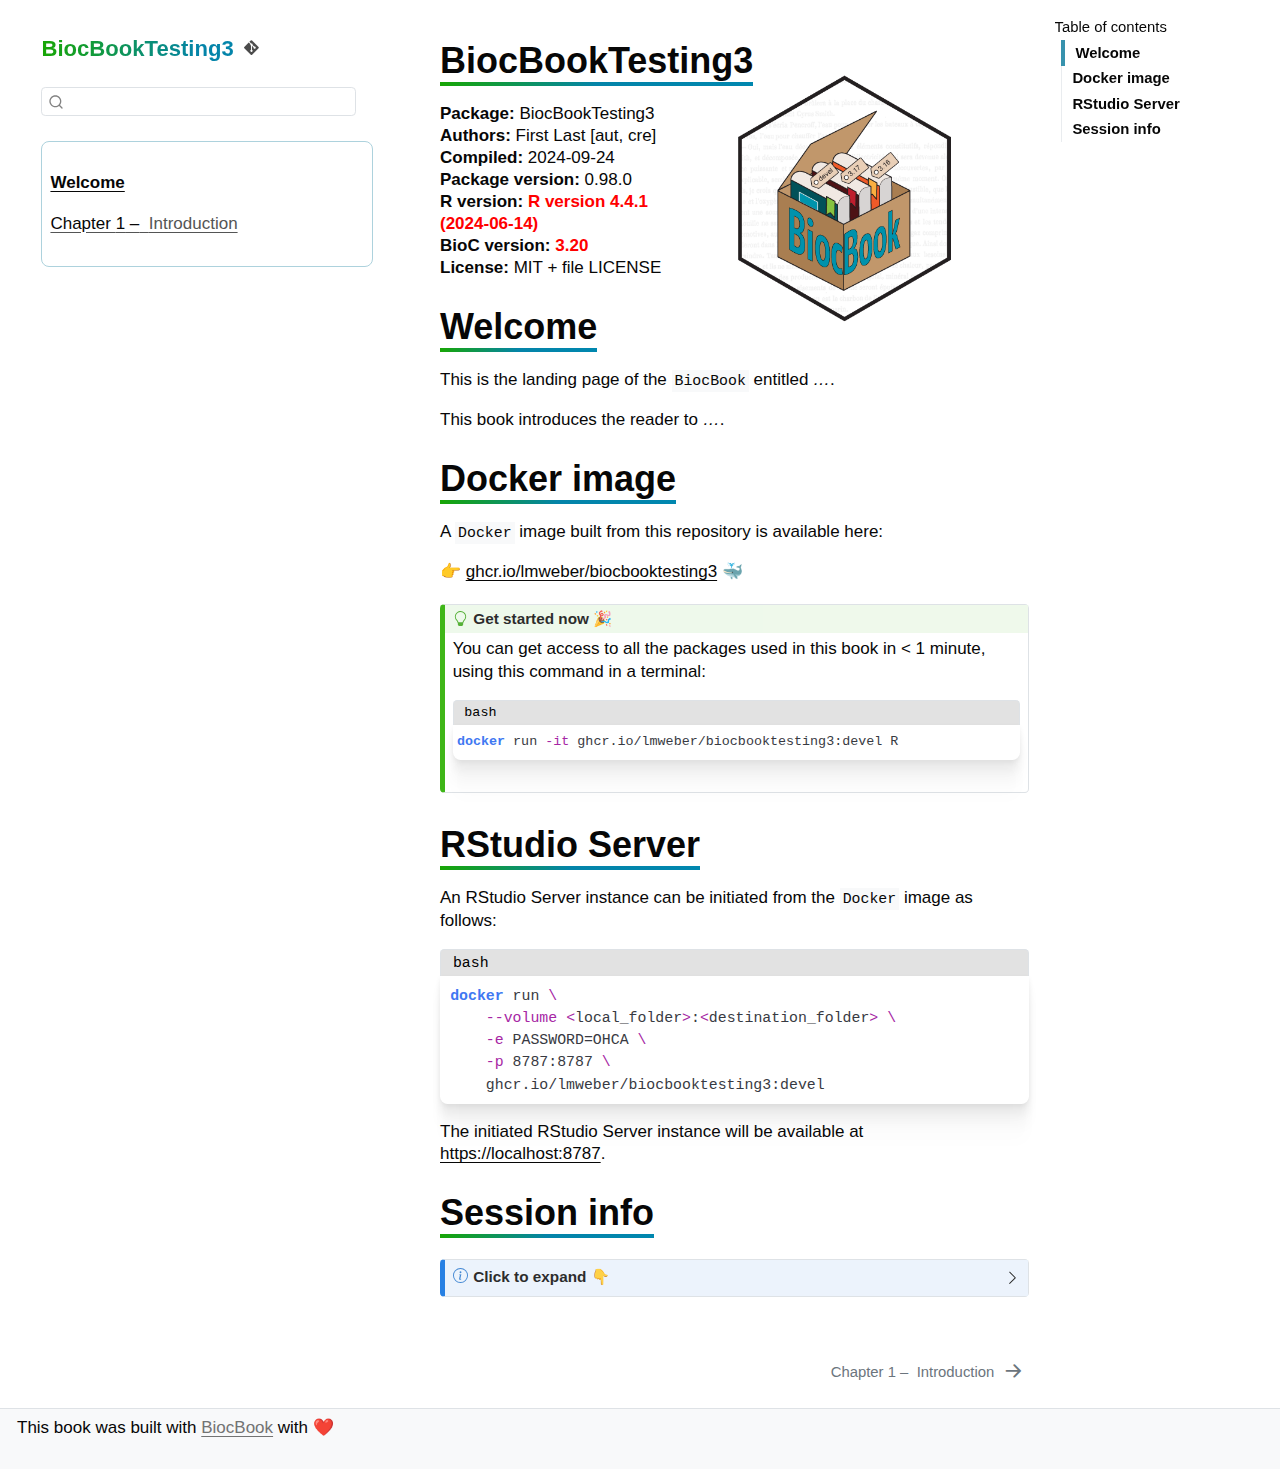
==== commit aaf9231e: "Deploying to gh-pages from @ lmweber/BiocBookTesting3@f6eef29099ecdb1aee18b3c23ec91481929329ab 🚀" ====
--- a/docs/devel/index.html
+++ b/docs/devel/index.html
@@ -60,6 +60,7 @@
 <script src="site_libs/quarto-search/fuse.min.js"></script>
 <script src="site_libs/quarto-search/quarto-search.js"></script>
 <meta name="quarto:offset" content="./">
+<link href="./pages/introduction.html" rel="next">
 <link href="./assets/favicon.png" rel="icon" type="image/png">
 <script src="site_libs/quarto-html/quarto.js"></script>
 <script src="site_libs/quarto-html/popper.min.js"></script>
@@ -146,6 +147,12 @@
   <div class="sidebar-item-container"> 
   <a href="./index.html" class="sidebar-item-text sidebar-link active">
  <span class="menu-text">Welcome</span></a>
+  </div>
+</li>
+        <li class="sidebar-item">
+  <div class="sidebar-item-container"> 
+  <a href="./pages/introduction.html" class="sidebar-item-text sidebar-link">
+ <span class="menu-text"><span class="chapter-number">1</span>&nbsp; <span class="chapter-title">Introduction</span></span></a>
   </div>
 </li>
     </ul>
@@ -405,7 +412,7 @@
 <span><span class="co">##   yaml               2.3.10  2024-07-26 [2] RSPM (R 4.4.0)</span></span>
 <span><span class="co">##   zip                2.3.1   2024-01-27 [2] RSPM (R 4.4.0)</span></span>
 <span><span class="co">##  </span></span>
-<span><span class="co">##   [1] /tmp/RtmpUJYPJO/Rinst8c3276bed3</span></span>
+<span><span class="co">##   [1] /tmp/RtmpvnswzK/Rinst8c5c8dcf00</span></span>
 <span><span class="co">##   [2] /usr/local/lib/R/site-library</span></span>
 <span><span class="co">##   [3] /usr/local/lib/R/library</span></span>
 <span><span class="co">##  </span></span>
@@ -824,7 +831,14 @@
     }
   }
 });
-</script>
+</script><nav class="page-navigation"><div class="nav-page nav-page-previous">
+  </div>
+  <div class="nav-page nav-page-next">
+      <a href="./pages/introduction.html" class="pagination-link" aria-label="Introduction">
+        <span class="nav-page-text"><span class="chapter-number">1</span>&nbsp; <span class="chapter-title">Introduction</span></span> <i class="bi bi-arrow-right-short"></i>
+      </a>
+  </div>
+</nav>
 </div> <!-- /content -->
 <footer class="footer"><div class="nav-footer">
     <div class="nav-footer-left">
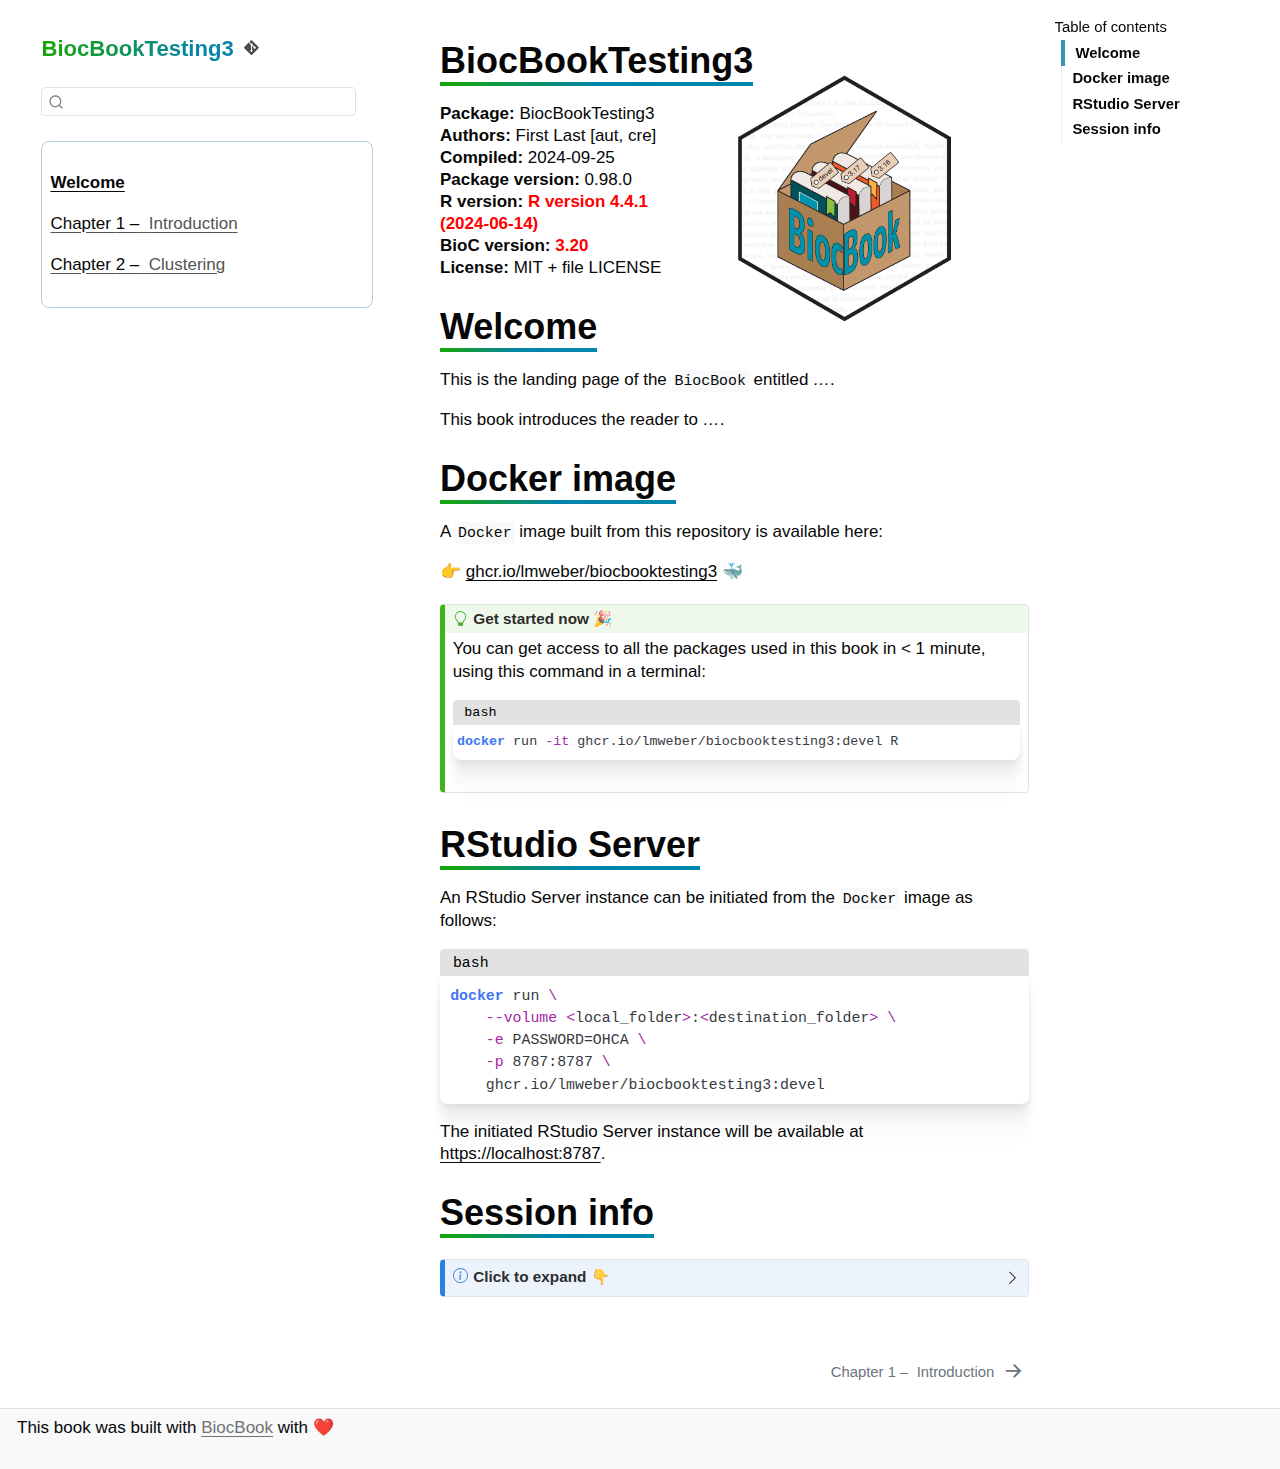
==== commit 9781c4b3: "Deploying to gh-pages from @ lmweber/BiocBookTesting3@62cd170749dcbda2006d91e21fc32ef8ec12f261 🚀" ====
--- a/docs/devel/index.html
+++ b/docs/devel/index.html
@@ -155,6 +155,12 @@
  <span class="menu-text"><span class="chapter-number">1</span>&nbsp; <span class="chapter-title">Introduction</span></span></a>
   </div>
 </li>
+        <li class="sidebar-item">
+  <div class="sidebar-item-container"> 
+  <a href="./pages/clustering.html" class="sidebar-item-text sidebar-link">
+ <span class="menu-text"><span class="chapter-number">2</span>&nbsp; <span class="chapter-title">Clustering</span></span></a>
+  </div>
+</li>
     </ul>
 </div>
 </nav><div id="quarto-sidebar-glass" class="quarto-sidebar-collapse-item" data-bs-toggle="collapse" data-bs-target=".quarto-sidebar-collapse-item"></div>
@@ -186,7 +192,7 @@
 
 
 </header><p><img src="assets/cover.png" title="BiocBookTesting3" class="quarto-cover-image img-fluid"></p>
-<p><strong>Package:</strong> BiocBookTesting3<br><strong>Authors:</strong> First Last [aut, cre]<br><strong>Compiled:</strong> 2024-09-24<br><strong>Package version:</strong> 0.98.0<br><strong>R version:</strong> <b style="color:red;">R version 4.4.1 (2024-06-14)</b><br><strong>BioC version:</strong> <b style="color:red;">3.20</b><br><strong>License:</strong> MIT + file LICENSE<br></p>
+<p><strong>Package:</strong> BiocBookTesting3<br><strong>Authors:</strong> First Last [aut, cre]<br><strong>Compiled:</strong> 2024-09-25<br><strong>Package version:</strong> 0.98.0<br><strong>R version:</strong> <b style="color:red;">R version 4.4.1 (2024-06-14)</b><br><strong>BioC version:</strong> <b style="color:red;">3.20</b><br><strong>License:</strong> MIT + file LICENSE<br></p>
 <section id="welcome" class="level1 unnumbered"><h1 class="unnumbered">Welcome</h1>
 <p>This is the landing page of the <code>BiocBook</code> entitled <em>…</em>.</p>
 <p>This book introduces the reader to <em>…</em>.</p>
@@ -274,7 +280,7 @@
 <span><span class="co">##   collate  C</span></span>
 <span><span class="co">##   ctype    en_US.UTF-8</span></span>
 <span><span class="co">##   tz       Etc/UTC</span></span>
-<span><span class="co">##   date     2024-09-24</span></span>
+<span><span class="co">##   date     2024-09-25</span></span>
 <span><span class="co">##   pandoc   3.3 @ /usr/bin/ (via rmarkdown)</span></span>
 <span><span class="co">##  </span></span>
 <span><span class="co">##  ─ Packages ────────────────────────────────────────────────────────────────</span></span>
@@ -282,7 +288,7 @@
 <span><span class="co">##   askpass            1.2.0   2023-09-03 [2] RSPM (R 4.4.0)</span></span>
 <span><span class="co">##   base             * 4.4.1   2024-08-09 [3] local</span></span>
 <span><span class="co">##   base64enc          0.1-3   2015-07-28 [2] RSPM (R 4.4.0)</span></span>
-<span><span class="co">##   BiocBookTesting3   0.98.0  2024-09-24 [1] local</span></span>
+<span><span class="co">##   BiocBookTesting3   0.98.0  2024-09-25 [1] local</span></span>
 <span><span class="co">##   BiocManager        1.30.25 2024-08-28 [2] CRAN (R 4.4.1)</span></span>
 <span><span class="co">##   BiocStyle          2.33.1  2024-06-12 [2] Bioconductor 3.20 (R 4.4.0)</span></span>
 <span><span class="co">##   BiocVersion        3.20.0  2024-05-01 [2] Bioconductor 3.20 (R 4.4.1)</span></span>
@@ -412,7 +418,7 @@
 <span><span class="co">##   yaml               2.3.10  2024-07-26 [2] RSPM (R 4.4.0)</span></span>
 <span><span class="co">##   zip                2.3.1   2024-01-27 [2] RSPM (R 4.4.0)</span></span>
 <span><span class="co">##  </span></span>
-<span><span class="co">##   [1] /tmp/RtmpvnswzK/Rinst8c5c8dcf00</span></span>
+<span><span class="co">##   [1] /tmp/RtmpSNcvvW/Rinst8c1b446640</span></span>
 <span><span class="co">##   [2] /usr/local/lib/R/site-library</span></span>
 <span><span class="co">##   [3] /usr/local/lib/R/library</span></span>
 <span><span class="co">##  </span></span>
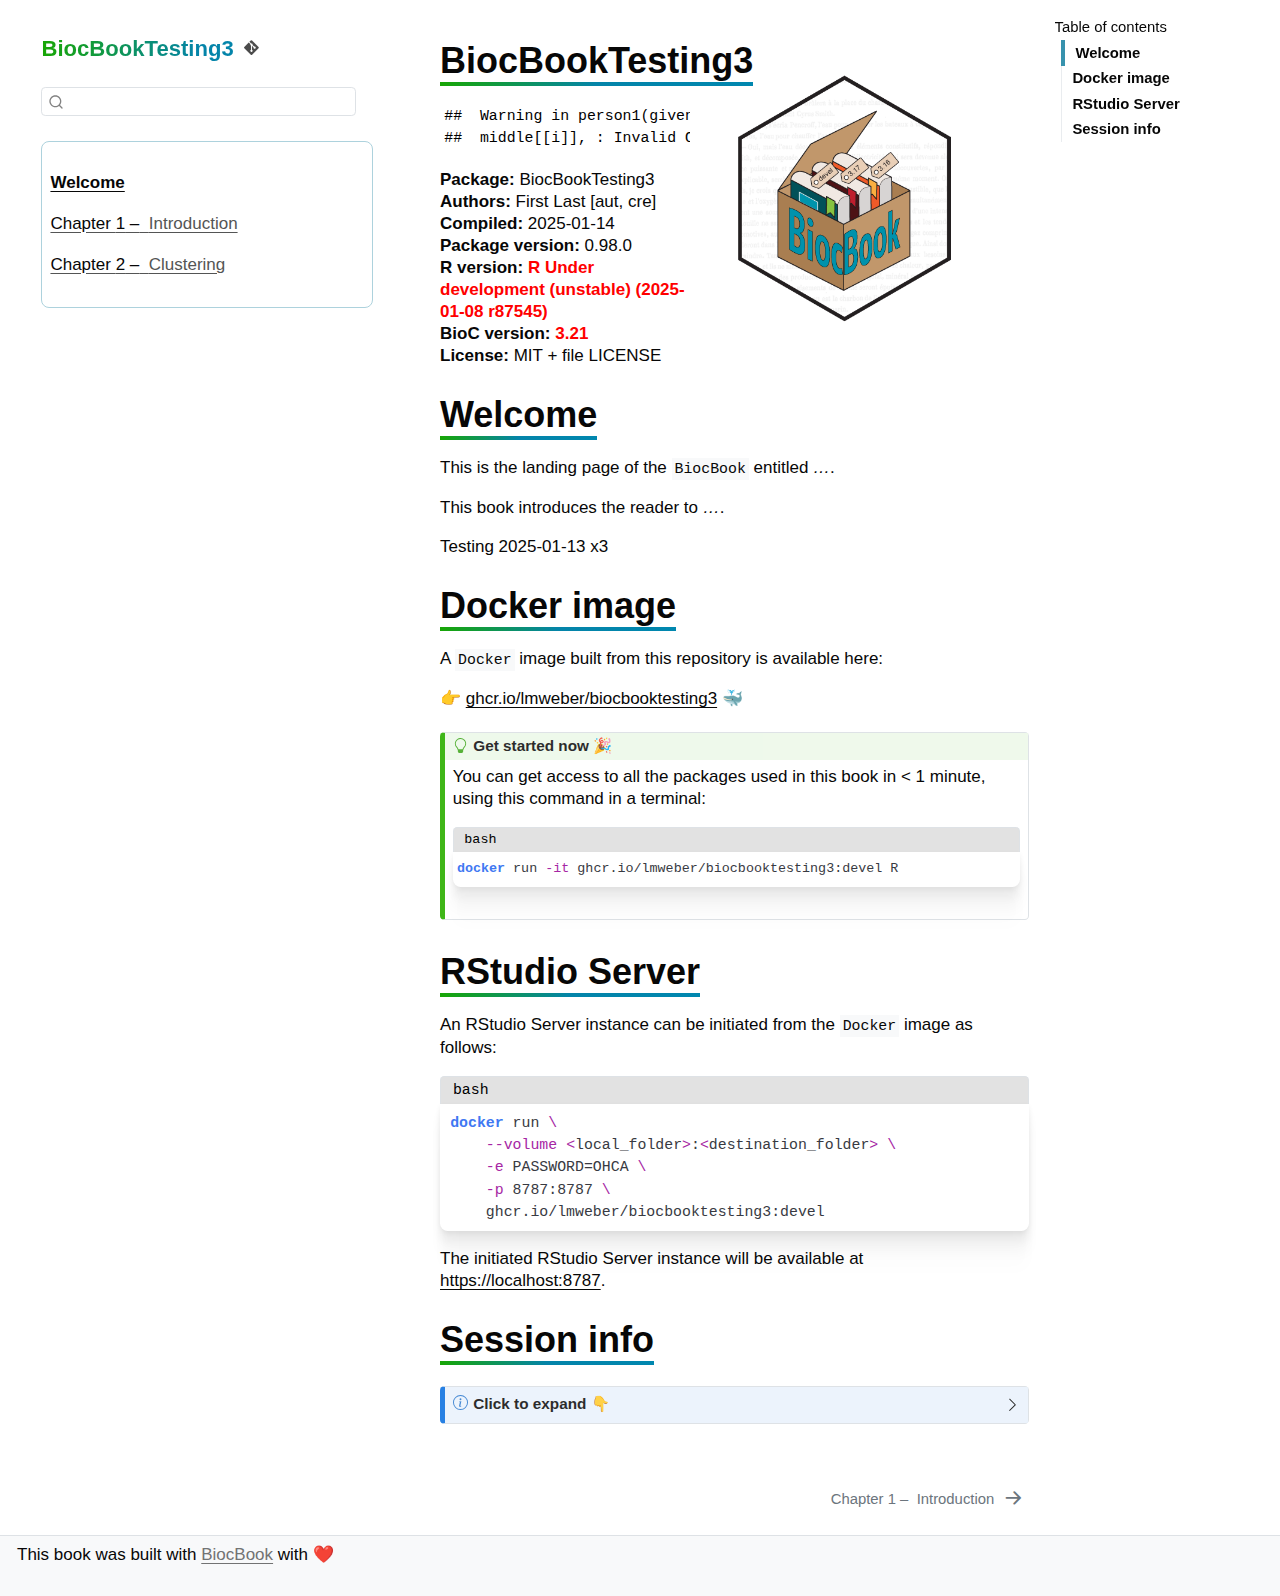
==== commit 092ce179: "Deploying to gh-pages from @ lmweber/BiocBookTesting3@e83288dfc5a44cc4e5771a4da0eb244be4970cb1 🚀" ====
--- a/docs/devel/index.html
+++ b/docs/devel/index.html
@@ -2,7 +2,7 @@
 <html xmlns="http://www.w3.org/1999/xhtml" lang="en" xml:lang="en"><head>
 <meta http-equiv="Content-Type" content="text/html; charset=UTF-8">
 <meta charset="utf-8">
-<meta name="generator" content="quarto-1.4.555">
+<meta name="generator" content="quarto-1.5.57">
 <meta name="viewport" content="width=device-width, initial-scale=1.0, user-scalable=yes">
 <title>BiocBookTesting3</title>
 <style>
@@ -30,7 +30,7 @@
 }
 @media print {
 pre > code.sourceCode { white-space: pre-wrap; }
-pre > code.sourceCode > span { text-indent: -5em; padding-left: 5em; }
+pre > code.sourceCode > span { display: inline-block; text-indent: -5em; padding-left: 5em; }
 }
 pre.numberSource code
   { counter-reset: source-line 0; }
@@ -102,13 +102,13 @@
 
 <div id="quarto-search-results"></div>
   <header id="quarto-header" class="headroom fixed-top"><nav class="quarto-secondary-nav"><div class="container-fluid d-flex">
-      <button type="button" class="quarto-btn-toggle btn" data-bs-toggle="collapse" data-bs-target=".quarto-sidebar-collapse-item" aria-controls="quarto-sidebar" aria-expanded="false" aria-label="Toggle sidebar navigation" onclick="if (window.quartoToggleHeadroom) { window.quartoToggleHeadroom(); }">
+      <button type="button" class="quarto-btn-toggle btn" data-bs-toggle="collapse" role="button" data-bs-target=".quarto-sidebar-collapse-item" aria-controls="quarto-sidebar" aria-expanded="false" aria-label="Toggle sidebar navigation" onclick="if (window.quartoToggleHeadroom) { window.quartoToggleHeadroom(); }">
         <i class="bi bi-layout-text-sidebar-reverse"></i>
       </button>
         <nav class="quarto-page-breadcrumbs" aria-label="breadcrumb"><ol class="breadcrumb"><li class="breadcrumb-item"><a href="./index.html">Welcome</a></li></ol></nav>
-        <a class="flex-grow-1" role="button" data-bs-toggle="collapse" data-bs-target=".quarto-sidebar-collapse-item" aria-controls="quarto-sidebar" aria-expanded="false" aria-label="Toggle sidebar navigation" onclick="if (window.quartoToggleHeadroom) { window.quartoToggleHeadroom(); }">      
+        <a class="flex-grow-1" role="navigation" data-bs-toggle="collapse" data-bs-target=".quarto-sidebar-collapse-item" aria-controls="quarto-sidebar" aria-expanded="false" aria-label="Toggle sidebar navigation" onclick="if (window.quartoToggleHeadroom) { window.quartoToggleHeadroom(); }">      
         </a>
-      <button type="button" class="btn quarto-search-button" aria-label="" onclick="window.quartoOpenSearch();">
+      <button type="button" class="btn quarto-search-button" aria-label="Search" onclick="window.quartoOpenSearch();">
         <i class="bi bi-search"></i>
       </button>
     </div>
@@ -119,7 +119,7 @@
       <a href="./">BiocBookTesting3</a> 
         <div class="sidebar-tools-main">
     <div class="dropdown">
-      <a href="" title="" id="quarto-navigation-tool-dropdown-0" class="quarto-navigation-tool dropdown-toggle px-1" data-bs-toggle="dropdown" aria-expanded="false" aria-label=""><i class="bi bi-git"></i></a>
+      <a href="" title="" id="quarto-navigation-tool-dropdown-0" class="quarto-navigation-tool dropdown-toggle px-1" data-bs-toggle="dropdown" aria-expanded="false" role="link" aria-label=""><i class="bi bi-git"></i></a>
       <ul class="dropdown-menu" aria-labelledby="quarto-navigation-tool-dropdown-0">
 <li>
             <a class="dropdown-item sidebar-tools-main-item" href="https://github.com/lmweber/BiocBookTesting3/">
@@ -192,10 +192,15 @@
 
 
 </header><p><img src="assets/cover.png" title="BiocBookTesting3" class="quarto-cover-image img-fluid"></p>
-<p><strong>Package:</strong> BiocBookTesting3<br><strong>Authors:</strong> First Last [aut, cre]<br><strong>Compiled:</strong> 2024-09-25<br><strong>Package version:</strong> 0.98.0<br><strong>R version:</strong> <b style="color:red;">R version 4.4.1 (2024-06-14)</b><br><strong>BioC version:</strong> <b style="color:red;">3.20</b><br><strong>License:</strong> MIT + file LICENSE<br></p>
+<div class="cell" data-layout-align="center">
+<pre><code>##  Warning in person1(given = given[[i]], family = family[[i]], middle =
+##  middle[[i]], : Invalid ORCID iD: 'YOUR-ORCID-ID'.</code></pre>
+</div>
+<p><strong>Package:</strong> BiocBookTesting3<br><strong>Authors:</strong> First Last [aut, cre]<br><strong>Compiled:</strong> 2025-01-14<br><strong>Package version:</strong> 0.98.0<br><strong>R version:</strong> <b style="color:red;">R Under development (unstable) (2025-01-08 r87545)</b><br><strong>BioC version:</strong> <b style="color:red;">3.21</b><br><strong>License:</strong> MIT + file LICENSE<br></p>
 <section id="welcome" class="level1 unnumbered"><h1 class="unnumbered">Welcome</h1>
 <p>This is the landing page of the <code>BiocBook</code> entitled <em>…</em>.</p>
 <p>This book introduces the reader to <em>…</em>.</p>
+<p>Testing 2025-01-13 x3</p>
 </section><section id="docker-image" class="level1 unnumbered"><h1 class="unnumbered">Docker image</h1>
 <p>A <code>Docker</code> image built from this repository is available here:</p>
 <p>👉 <a href="https://ghcr.io/lmweber/biocbooktesting3">ghcr.io/lmweber/biocbooktesting3</a> 🐳</p>
@@ -215,7 +220,7 @@
 <div class="code-with-filename-file">
 <pre><strong>bash</strong></pre>
 </div>
-<div class="sourceCode cell-code" id="cb1"><pre class="sourceCode sh code-with-copy"><code class="sourceCode bash"><span id="cb1-1"><a href="#cb1-1" aria-hidden="true" tabindex="-1"></a><span class="ex">docker</span> run <span class="at">-it</span> ghcr.io/lmweber/biocbooktesting3:devel R</span></code><button title="Copy to Clipboard" class="code-copy-button"><i class="bi"></i></button></pre></div>
+<div class="sourceCode cell-code" id="cb2"><pre class="sourceCode sh code-with-copy"><code class="sourceCode bash"><span id="cb2-1"><a href="#cb2-1" aria-hidden="true" tabindex="-1"></a><span class="ex">docker</span> run <span class="at">-it</span> ghcr.io/lmweber/biocbooktesting3:devel R</span></code><button title="Copy to Clipboard" class="code-copy-button"><i class="bi"></i></button></pre></div>
 </div>
 </div>
 </div>
@@ -227,11 +232,11 @@
 <div class="code-with-filename-file">
 <pre><strong>bash</strong></pre>
 </div>
-<div class="sourceCode cell-code" id="cb2"><pre class="sourceCode sh code-with-copy"><code class="sourceCode bash"><span id="cb2-1"><a href="#cb2-1" aria-hidden="true" tabindex="-1"></a><span class="ex">docker</span> run <span class="dt">\</span></span>
-<span id="cb2-2"><a href="#cb2-2" aria-hidden="true" tabindex="-1"></a>    <span class="at">--volume</span> <span class="op">&lt;</span>local_folder<span class="op">&gt;</span>:<span class="op">&lt;</span>destination_folder<span class="op">&gt;</span> <span class="dt">\</span></span>
-<span id="cb2-3"><a href="#cb2-3" aria-hidden="true" tabindex="-1"></a>    <span class="at">-e</span> PASSWORD=OHCA <span class="dt">\</span></span>
-<span id="cb2-4"><a href="#cb2-4" aria-hidden="true" tabindex="-1"></a>    <span class="at">-p</span> 8787:8787 <span class="dt">\</span></span>
-<span id="cb2-5"><a href="#cb2-5" aria-hidden="true" tabindex="-1"></a>    ghcr.io/lmweber/biocbooktesting3:devel</span></code><button title="Copy to Clipboard" class="code-copy-button"><i class="bi"></i></button></pre></div>
+<div class="sourceCode cell-code" id="cb3"><pre class="sourceCode sh code-with-copy"><code class="sourceCode bash"><span id="cb3-1"><a href="#cb3-1" aria-hidden="true" tabindex="-1"></a><span class="ex">docker</span> run <span class="dt">\</span></span>
+<span id="cb3-2"><a href="#cb3-2" aria-hidden="true" tabindex="-1"></a>    <span class="at">--volume</span> <span class="op">&lt;</span>local_folder<span class="op">&gt;</span>:<span class="op">&lt;</span>destination_folder<span class="op">&gt;</span> <span class="dt">\</span></span>
+<span id="cb3-3"><a href="#cb3-3" aria-hidden="true" tabindex="-1"></a>    <span class="at">-e</span> PASSWORD=OHCA <span class="dt">\</span></span>
+<span id="cb3-4"><a href="#cb3-4" aria-hidden="true" tabindex="-1"></a>    <span class="at">-p</span> 8787:8787 <span class="dt">\</span></span>
+<span id="cb3-5"><a href="#cb3-5" aria-hidden="true" tabindex="-1"></a>    ghcr.io/lmweber/biocbooktesting3:devel</span></code><button title="Copy to Clipboard" class="code-copy-button"><i class="bi"></i></button></pre></div>
 </div>
 </div>
 <p>The initiated RStudio Server instance will be available at <a href="https://localhost:8787">https://localhost:8787</a>.</p>
@@ -241,6 +246,10 @@
 A pre-configured `micromamba` environment called `BiocBook` is available 
 once the Docker image is loaded. It provides all the softwares listed in 
 `requirements.yml`. 
+
+
+
+
 
 
 ::: {.cell layout-align="center" filename='bash'}
@@ -250,6 +259,10 @@
 micromamba activate BiocBook
 ```
 :::
+
+
+
+
 
 -->
 </section><section id="session-info" class="level1 unnumbered"><h1 class="unnumbered">Session info</h1>
@@ -266,159 +279,158 @@
 <div id="callout-2" class="callout-2-contents callout-collapse collapse">
 <div class="callout-body-container callout-body">
 <div class="cell" data-layout-align="center">
-<div class="sourceCode" id="cb3"><pre class="downlit sourceCode r code-with-copy"><code class="sourceCode R"><span><span class="fu">sessioninfo</span><span class="fu">::</span><span class="fu"><a href="https://r-lib.github.io/sessioninfo/reference/session_info.html">session_info</a></span><span class="op">(</span></span>
+<div class="sourceCode" id="cb4"><pre class="downlit sourceCode r code-with-copy"><code class="sourceCode R"><span><span class="fu">sessioninfo</span><span class="fu">::</span><span class="fu"><a href="https://r-lib.github.io/sessioninfo/reference/session_info.html">session_info</a></span><span class="op">(</span></span>
 <span>    <span class="fu"><a href="https://rdrr.io/r/utils/installed.packages.html">installed.packages</a></span><span class="op">(</span><span class="op">)</span><span class="op">[</span>,<span class="st">"Package"</span><span class="op">]</span>, </span>
 <span>    include_base <span class="op">=</span> <span class="cn">TRUE</span></span>
 <span><span class="op">)</span></span>
 <span><span class="co">##  ─ Session info ────────────────────────────────────────────────────────────</span></span>
 <span><span class="co">##   setting  value</span></span>
-<span><span class="co">##   version  R version 4.4.1 (2024-06-14)</span></span>
-<span><span class="co">##   os       Ubuntu 22.04.4 LTS</span></span>
+<span><span class="co">##   version  R Under development (unstable) (2025-01-08 r87545)</span></span>
+<span><span class="co">##   os       Ubuntu 24.04.1 LTS</span></span>
 <span><span class="co">##   system   x86_64, linux-gnu</span></span>
 <span><span class="co">##   ui       X11</span></span>
 <span><span class="co">##   language (EN)</span></span>
 <span><span class="co">##   collate  C</span></span>
 <span><span class="co">##   ctype    en_US.UTF-8</span></span>
 <span><span class="co">##   tz       Etc/UTC</span></span>
-<span><span class="co">##   date     2024-09-25</span></span>
-<span><span class="co">##   pandoc   3.3 @ /usr/bin/ (via rmarkdown)</span></span>
+<span><span class="co">##   date     2025-01-14</span></span>
+<span><span class="co">##   pandoc   3.6.1 @ /usr/bin/ (via rmarkdown)</span></span>
 <span><span class="co">##  </span></span>
 <span><span class="co">##  ─ Packages ────────────────────────────────────────────────────────────────</span></span>
-<span><span class="co">##   package          * version date (UTC) lib source</span></span>
-<span><span class="co">##   askpass            1.2.0   2023-09-03 [2] RSPM (R 4.4.0)</span></span>
-<span><span class="co">##   base             * 4.4.1   2024-08-09 [3] local</span></span>
-<span><span class="co">##   base64enc          0.1-3   2015-07-28 [2] RSPM (R 4.4.0)</span></span>
-<span><span class="co">##   BiocBookTesting3   0.98.0  2024-09-25 [1] local</span></span>
-<span><span class="co">##   BiocManager        1.30.25 2024-08-28 [2] CRAN (R 4.4.1)</span></span>
-<span><span class="co">##   BiocStyle          2.33.1  2024-06-12 [2] Bioconductor 3.20 (R 4.4.0)</span></span>
-<span><span class="co">##   BiocVersion        3.20.0  2024-05-01 [2] Bioconductor 3.20 (R 4.4.1)</span></span>
-<span><span class="co">##   bookdown           0.40    2024-07-02 [2] RSPM (R 4.4.0)</span></span>
-<span><span class="co">##   boot               1.3-31  2024-08-28 [2] RSPM (R 4.4.0)</span></span>
-<span><span class="co">##   brew               1.0-10  2023-12-16 [2] RSPM (R 4.4.0)</span></span>
-<span><span class="co">##   brio               1.1.5   2024-04-24 [2] RSPM (R 4.4.0)</span></span>
-<span><span class="co">##   bslib              0.8.0   2024-07-29 [2] RSPM (R 4.4.0)</span></span>
-<span><span class="co">##   cachem             1.1.0   2024-05-16 [2] RSPM (R 4.4.0)</span></span>
-<span><span class="co">##   callr              3.7.6   2024-03-25 [2] RSPM (R 4.4.0)</span></span>
-<span><span class="co">##   class              7.3-22  2023-05-03 [3] CRAN (R 4.4.1)</span></span>
-<span><span class="co">##   cli                3.6.3   2024-06-21 [2] RSPM (R 4.4.0)</span></span>
-<span><span class="co">##   clipr              0.8.0   2022-02-22 [2] RSPM (R 4.4.0)</span></span>
-<span><span class="co">##   cluster            2.1.6   2023-12-01 [3] CRAN (R 4.4.1)</span></span>
-<span><span class="co">##   codetools          0.2-20  2024-03-31 [3] CRAN (R 4.4.1)</span></span>
-<span><span class="co">##   commonmark         1.9.1   2024-01-30 [2] RSPM (R 4.4.0)</span></span>
-<span><span class="co">##   compiler           4.4.1   2024-08-09 [3] local</span></span>
-<span><span class="co">##   cpp11              0.5.0   2024-08-27 [2] RSPM (R 4.4.0)</span></span>
-<span><span class="co">##   crayon             1.5.3   2024-06-20 [2] RSPM (R 4.4.0)</span></span>
-<span><span class="co">##   credentials        2.0.1   2023-09-06 [2] RSPM (R 4.4.0)</span></span>
-<span><span class="co">##   curl               5.2.2   2024-08-26 [2] RSPM (R 4.4.0)</span></span>
-<span><span class="co">##   datasets         * 4.4.1   2024-08-09 [3] local</span></span>
-<span><span class="co">##   desc               1.4.3   2023-12-10 [2] RSPM (R 4.4.0)</span></span>
-<span><span class="co">##   devtools           2.4.5   2022-10-11 [2] RSPM (R 4.4.0)</span></span>
-<span><span class="co">##   diffobj            0.3.5   2021-10-05 [2] RSPM (R 4.4.0)</span></span>
-<span><span class="co">##   digest             0.6.37  2024-08-19 [2] RSPM (R 4.4.0)</span></span>
-<span><span class="co">##   docopt             0.7.1   2020-06-24 [2] RSPM (R 4.4.1)</span></span>
-<span><span class="co">##   downlit            0.4.4   2024-06-10 [2] RSPM (R 4.4.0)</span></span>
-<span><span class="co">##   ellipsis           0.3.2   2021-04-29 [2] RSPM (R 4.4.0)</span></span>
-<span><span class="co">##   evaluate           1.0.0   2024-09-17 [2] RSPM (R 4.4.0)</span></span>
-<span><span class="co">##   fansi              1.0.6   2023-12-08 [2] RSPM (R 4.4.0)</span></span>
-<span><span class="co">##   fastmap            1.2.0   2024-05-15 [2] RSPM (R 4.4.0)</span></span>
-<span><span class="co">##   fontawesome        0.5.2   2023-08-19 [2] RSPM (R 4.4.0)</span></span>
-<span><span class="co">##   foreign            0.8-87  2024-06-26 [2] RSPM (R 4.4.0)</span></span>
-<span><span class="co">##   fs                 1.6.4   2024-04-25 [2] RSPM (R 4.4.0)</span></span>
-<span><span class="co">##   gert               2.1.1   2024-08-16 [2] RSPM (R 4.4.0)</span></span>
-<span><span class="co">##   gh                 1.4.1   2024-03-28 [2] RSPM (R 4.4.0)</span></span>
-<span><span class="co">##   gitcreds           0.1.2   2022-09-08 [2] RSPM (R 4.4.0)</span></span>
-<span><span class="co">##   glue               1.7.0   2024-01-09 [2] RSPM (R 4.4.0)</span></span>
-<span><span class="co">##   graphics         * 4.4.1   2024-08-09 [3] local</span></span>
-<span><span class="co">##   grDevices        * 4.4.1   2024-08-09 [3] local</span></span>
-<span><span class="co">##   grid               4.4.1   2024-08-09 [3] local</span></span>
-<span><span class="co">##   highr              0.11    2024-05-26 [2] RSPM (R 4.4.0)</span></span>
-<span><span class="co">##   htmltools          0.5.8.1 2024-04-04 [2] RSPM (R 4.4.0)</span></span>
-<span><span class="co">##   htmlwidgets        1.6.4   2023-12-06 [2] RSPM (R 4.4.0)</span></span>
-<span><span class="co">##   httpuv             1.6.15  2024-03-26 [2] RSPM (R 4.4.0)</span></span>
-<span><span class="co">##   httr2              1.0.3   2024-08-22 [2] RSPM (R 4.4.0)</span></span>
-<span><span class="co">##   ini                0.3.1   2018-05-20 [2] RSPM (R 4.4.0)</span></span>
-<span><span class="co">##   jquerylib          0.1.4   2021-04-26 [2] RSPM (R 4.4.0)</span></span>
-<span><span class="co">##   jsonlite           1.8.9   2024-09-20 [2] RSPM (R 4.4.0)</span></span>
-<span><span class="co">##   KernSmooth         2.23-24 2024-05-17 [3] CRAN (R 4.4.1)</span></span>
-<span><span class="co">##   knitr              1.48    2024-07-07 [2] RSPM (R 4.4.0)</span></span>
-<span><span class="co">##   later              1.3.2   2023-12-06 [2] RSPM (R 4.4.0)</span></span>
-<span><span class="co">##   lattice            0.22-6  2024-03-20 [3] CRAN (R 4.4.1)</span></span>
-<span><span class="co">##   lifecycle          1.0.4   2023-11-07 [2] RSPM (R 4.4.0)</span></span>
-<span><span class="co">##   littler            0.3.20  2024-03-23 [2] RSPM (R 4.4.1)</span></span>
-<span><span class="co">##   magrittr           2.0.3   2022-03-30 [2] RSPM (R 4.4.0)</span></span>
-<span><span class="co">##   MASS               7.3-61  2024-06-13 [2] RSPM (R 4.4.0)</span></span>
-<span><span class="co">##   Matrix             1.7-0   2024-04-26 [3] CRAN (R 4.4.1)</span></span>
-<span><span class="co">##   memoise            2.0.1   2021-11-26 [2] RSPM (R 4.4.0)</span></span>
-<span><span class="co">##   methods          * 4.4.1   2024-08-09 [3] local</span></span>
-<span><span class="co">##   mgcv               1.9-1   2023-12-21 [3] CRAN (R 4.4.1)</span></span>
-<span><span class="co">##   mime               0.12    2021-09-28 [2] RSPM (R 4.4.0)</span></span>
-<span><span class="co">##   miniUI             0.1.1.1 2018-05-18 [2] RSPM (R 4.4.0)</span></span>
-<span><span class="co">##   nlme               3.1-166 2024-08-14 [2] RSPM (R 4.4.0)</span></span>
-<span><span class="co">##   nnet               7.3-19  2023-05-03 [3] CRAN (R 4.4.1)</span></span>
-<span><span class="co">##   openssl            2.2.1   2024-08-16 [2] RSPM (R 4.4.0)</span></span>
-<span><span class="co">##   parallel           4.4.1   2024-08-09 [3] local</span></span>
-<span><span class="co">##   pillar             1.9.0   2023-03-22 [2] RSPM (R 4.4.0)</span></span>
-<span><span class="co">##   pkgbuild           1.4.4   2024-03-17 [2] RSPM (R 4.4.0)</span></span>
-<span><span class="co">##   pkgconfig          2.0.3   2019-09-22 [2] RSPM (R 4.4.0)</span></span>
-<span><span class="co">##   pkgdown            2.1.0   2024-07-06 [2] RSPM (R 4.4.0)</span></span>
-<span><span class="co">##   pkgload            1.4.0   2024-06-28 [2] RSPM (R 4.4.0)</span></span>
-<span><span class="co">##   praise             1.0.0   2015-08-11 [2] RSPM (R 4.4.0)</span></span>
-<span><span class="co">##   preprocessCore     1.67.0  2024-05-01 [2] Bioconductor 3.20 (R 4.4.1)</span></span>
-<span><span class="co">##   prettyunits        1.2.0   2023-09-24 [2] RSPM (R 4.4.0)</span></span>
-<span><span class="co">##   processx           3.8.4   2024-03-16 [2] RSPM (R 4.4.0)</span></span>
-<span><span class="co">##   profvis            0.3.8   2023-05-02 [2] RSPM (R 4.4.0)</span></span>
-<span><span class="co">##   promises           1.3.0   2024-04-05 [2] RSPM (R 4.4.0)</span></span>
-<span><span class="co">##   ps                 1.8.0   2024-09-12 [2] RSPM (R 4.4.0)</span></span>
-<span><span class="co">##   purrr              1.0.2   2023-08-10 [2] RSPM (R 4.4.0)</span></span>
-<span><span class="co">##   R6                 2.5.1   2021-08-19 [2] RSPM (R 4.4.0)</span></span>
-<span><span class="co">##   ragg               1.3.3   2024-09-11 [2] RSPM (R 4.4.0)</span></span>
-<span><span class="co">##   rappdirs           0.3.3   2021-01-31 [2] RSPM (R 4.4.0)</span></span>
-<span><span class="co">##   rcmdcheck          1.4.0   2021-09-27 [2] RSPM (R 4.4.0)</span></span>
-<span><span class="co">##   Rcpp               1.0.13  2024-07-17 [2] RSPM (R 4.4.0)</span></span>
-<span><span class="co">##   rematch2           2.1.2   2020-05-01 [2] RSPM (R 4.4.0)</span></span>
-<span><span class="co">##   remotes            2.5.0   2024-03-17 [2] RSPM (R 4.4.0)</span></span>
-<span><span class="co">##   rlang              1.1.4   2024-06-04 [2] RSPM (R 4.4.0)</span></span>
-<span><span class="co">##   rmarkdown          2.28    2024-08-17 [2] RSPM (R 4.4.0)</span></span>
-<span><span class="co">##   roxygen2           7.3.2   2024-06-28 [2] RSPM (R 4.4.0)</span></span>
-<span><span class="co">##   rpart              4.1.23  2023-12-05 [3] CRAN (R 4.4.1)</span></span>
-<span><span class="co">##   rprojroot          2.0.4   2023-11-05 [2] RSPM (R 4.4.0)</span></span>
-<span><span class="co">##   rstudioapi         0.16.0  2024-03-24 [2] RSPM (R 4.4.0)</span></span>
-<span><span class="co">##   rversions          2.1.2   2022-08-31 [2] RSPM (R 4.4.0)</span></span>
-<span><span class="co">##   sass               0.4.9   2024-03-15 [2] RSPM (R 4.4.0)</span></span>
-<span><span class="co">##   sessioninfo        1.2.2   2021-12-06 [2] RSPM (R 4.4.0)</span></span>
-<span><span class="co">##   shiny              1.9.1   2024-08-01 [2] RSPM (R 4.4.0)</span></span>
-<span><span class="co">##   sourcetools        0.1.7-1 2023-02-01 [2] RSPM (R 4.4.0)</span></span>
-<span><span class="co">##   spatial            7.3-17  2023-07-20 [3] CRAN (R 4.4.1)</span></span>
-<span><span class="co">##   splines            4.4.1   2024-08-09 [3] local</span></span>
-<span><span class="co">##   stats            * 4.4.1   2024-08-09 [3] local</span></span>
-<span><span class="co">##   stats4             4.4.1   2024-08-09 [3] local</span></span>
-<span><span class="co">##   stringi            1.8.4   2024-05-06 [2] RSPM (R 4.4.0)</span></span>
-<span><span class="co">##   stringr            1.5.1   2023-11-14 [2] RSPM (R 4.4.0)</span></span>
-<span><span class="co">##   survival           3.7-0   2024-06-05 [2] RSPM (R 4.4.0)</span></span>
-<span><span class="co">##   sys                3.4.2   2023-05-23 [2] RSPM (R 4.4.0)</span></span>
-<span><span class="co">##   systemfonts        1.1.0   2024-05-15 [2] RSPM (R 4.4.0)</span></span>
-<span><span class="co">##   tcltk              4.4.1   2024-08-09 [3] local</span></span>
-<span><span class="co">##   testthat           3.2.1.1 2024-04-14 [2] RSPM (R 4.4.0)</span></span>
-<span><span class="co">##   textshaping        0.4.0   2024-05-24 [2] RSPM (R 4.4.0)</span></span>
-<span><span class="co">##   tibble             3.2.1   2023-03-20 [2] RSPM (R 4.4.0)</span></span>
-<span><span class="co">##   tinytex            0.53    2024-09-15 [2] RSPM (R 4.4.0)</span></span>
-<span><span class="co">##   tools              4.4.1   2024-08-09 [3] local</span></span>
-<span><span class="co">##   urlchecker         1.0.1   2021-11-30 [2] RSPM (R 4.4.0)</span></span>
-<span><span class="co">##   usethis            3.0.0   2024-07-29 [2] RSPM (R 4.4.0)</span></span>
-<span><span class="co">##   utf8               1.2.4   2023-10-22 [2] RSPM (R 4.4.0)</span></span>
-<span><span class="co">##   utils            * 4.4.1   2024-08-09 [3] local</span></span>
-<span><span class="co">##   vctrs              0.6.5   2023-12-01 [2] RSPM (R 4.4.0)</span></span>
-<span><span class="co">##   waldo              0.5.3   2024-08-23 [2] RSPM (R 4.4.0)</span></span>
-<span><span class="co">##   whisker            0.4.1   2022-12-05 [2] RSPM (R 4.4.0)</span></span>
-<span><span class="co">##   withr              3.0.1   2024-07-31 [2] RSPM (R 4.4.0)</span></span>
-<span><span class="co">##   xfun               0.47    2024-08-17 [2] RSPM (R 4.4.0)</span></span>
-<span><span class="co">##   xml2               1.3.6   2023-12-04 [2] RSPM (R 4.4.0)</span></span>
-<span><span class="co">##   xopen              1.0.1   2024-04-25 [2] RSPM (R 4.4.0)</span></span>
-<span><span class="co">##   xtable             1.8-4   2019-04-21 [2] RSPM (R 4.4.0)</span></span>
-<span><span class="co">##   yaml               2.3.10  2024-07-26 [2] RSPM (R 4.4.0)</span></span>
-<span><span class="co">##   zip                2.3.1   2024-01-27 [2] RSPM (R 4.4.0)</span></span>
+<span><span class="co">##   package          * version  date (UTC) lib source</span></span>
+<span><span class="co">##   askpass            1.2.1    2024-10-04 [2] CRAN (R 4.5.0)</span></span>
+<span><span class="co">##   base             * 4.5.0    2025-01-09 [3] local</span></span>
+<span><span class="co">##   base64enc          0.1-3    2015-07-28 [2] CRAN (R 4.5.0)</span></span>
+<span><span class="co">##   BiocBookTesting3   0.98.0   2025-01-14 [1] local</span></span>
+<span><span class="co">##   BiocManager        1.30.25  2024-08-28 [2] CRAN (R 4.5.0)</span></span>
+<span><span class="co">##   BiocStyle          2.35.0   2024-10-29 [2] Bioconductor 3.21 (R 4.5.0)</span></span>
+<span><span class="co">##   BiocVersion        3.21.1   2024-10-29 [2] Bioconductor 3.21 (R 4.5.0)</span></span>
+<span><span class="co">##   bookdown           0.42     2025-01-07 [2] CRAN (R 4.5.0)</span></span>
+<span><span class="co">##   boot               1.3-31   2024-08-28 [3] CRAN (R 4.5.0)</span></span>
+<span><span class="co">##   brew               1.0-10   2023-12-16 [2] CRAN (R 4.5.0)</span></span>
+<span><span class="co">##   brio               1.1.5    2024-04-24 [2] CRAN (R 4.5.0)</span></span>
+<span><span class="co">##   bslib              0.8.0    2024-07-29 [2] CRAN (R 4.5.0)</span></span>
+<span><span class="co">##   cachem             1.1.0    2024-05-16 [2] CRAN (R 4.5.0)</span></span>
+<span><span class="co">##   callr              3.7.6    2024-03-25 [2] CRAN (R 4.5.0)</span></span>
+<span><span class="co">##   class              7.3-23   2025-01-01 [3] CRAN (R 4.5.0)</span></span>
+<span><span class="co">##   cli                3.6.3    2024-06-21 [2] CRAN (R 4.5.0)</span></span>
+<span><span class="co">##   clipr              0.8.0    2022-02-22 [2] CRAN (R 4.5.0)</span></span>
+<span><span class="co">##   cluster            2.1.8    2024-12-11 [3] CRAN (R 4.5.0)</span></span>
+<span><span class="co">##   codetools          0.2-20   2024-03-31 [3] CRAN (R 4.5.0)</span></span>
+<span><span class="co">##   commonmark         1.9.2    2024-10-04 [2] CRAN (R 4.5.0)</span></span>
+<span><span class="co">##   compiler           4.5.0    2025-01-09 [3] local</span></span>
+<span><span class="co">##   cpp11              0.5.1    2024-12-04 [2] CRAN (R 4.5.0)</span></span>
+<span><span class="co">##   crayon             1.5.3    2024-06-20 [2] CRAN (R 4.5.0)</span></span>
+<span><span class="co">##   credentials        2.0.2    2024-10-04 [2] CRAN (R 4.5.0)</span></span>
+<span><span class="co">##   curl               6.1.0    2025-01-06 [2] CRAN (R 4.5.0)</span></span>
+<span><span class="co">##   datasets         * 4.5.0    2025-01-09 [3] local</span></span>
+<span><span class="co">##   desc               1.4.3    2023-12-10 [2] CRAN (R 4.5.0)</span></span>
+<span><span class="co">##   devtools           2.4.5    2022-10-11 [2] CRAN (R 4.5.0)</span></span>
+<span><span class="co">##   diffobj            0.3.5    2021-10-05 [2] CRAN (R 4.5.0)</span></span>
+<span><span class="co">##   digest             0.6.37   2024-08-19 [2] CRAN (R 4.5.0)</span></span>
+<span><span class="co">##   docopt             0.7.1    2020-06-24 [2] CRAN (R 4.5.0)</span></span>
+<span><span class="co">##   downlit            0.4.4    2024-06-10 [2] CRAN (R 4.5.0)</span></span>
+<span><span class="co">##   ellipsis           0.3.2    2021-04-29 [2] CRAN (R 4.5.0)</span></span>
+<span><span class="co">##   evaluate           1.0.3    2025-01-10 [2] CRAN (R 4.5.0)</span></span>
+<span><span class="co">##   fansi              1.0.6    2023-12-08 [2] CRAN (R 4.5.0)</span></span>
+<span><span class="co">##   fastmap            1.2.0    2024-05-15 [2] CRAN (R 4.5.0)</span></span>
+<span><span class="co">##   fontawesome        0.5.3    2024-11-16 [2] CRAN (R 4.5.0)</span></span>
+<span><span class="co">##   foreign            0.8-87   2024-06-26 [3] CRAN (R 4.5.0)</span></span>
+<span><span class="co">##   fs                 1.6.5    2024-10-30 [2] CRAN (R 4.5.0)</span></span>
+<span><span class="co">##   gert               2.1.4    2024-10-14 [2] CRAN (R 4.5.0)</span></span>
+<span><span class="co">##   gh                 1.4.1    2024-03-28 [2] CRAN (R 4.5.0)</span></span>
+<span><span class="co">##   gitcreds           0.1.2    2022-09-08 [2] CRAN (R 4.5.0)</span></span>
+<span><span class="co">##   glue               1.8.0    2024-09-30 [2] CRAN (R 4.5.0)</span></span>
+<span><span class="co">##   graphics         * 4.5.0    2025-01-09 [3] local</span></span>
+<span><span class="co">##   grDevices        * 4.5.0    2025-01-09 [3] local</span></span>
+<span><span class="co">##   grid               4.5.0    2025-01-09 [3] local</span></span>
+<span><span class="co">##   highr              0.11     2024-05-26 [2] CRAN (R 4.5.0)</span></span>
+<span><span class="co">##   htmltools          0.5.8.1  2024-04-04 [2] CRAN (R 4.5.0)</span></span>
+<span><span class="co">##   htmlwidgets        1.6.4    2023-12-06 [2] CRAN (R 4.5.0)</span></span>
+<span><span class="co">##   httpuv             1.6.15   2024-03-26 [2] CRAN (R 4.5.0)</span></span>
+<span><span class="co">##   httr2              1.0.7    2024-11-26 [2] CRAN (R 4.5.0)</span></span>
+<span><span class="co">##   ini                0.3.1    2018-05-20 [2] CRAN (R 4.5.0)</span></span>
+<span><span class="co">##   jquerylib          0.1.4    2021-04-26 [2] CRAN (R 4.5.0)</span></span>
+<span><span class="co">##   jsonlite           1.8.9    2024-09-20 [2] CRAN (R 4.5.0)</span></span>
+<span><span class="co">##   KernSmooth         2.23-26  2025-01-01 [3] CRAN (R 4.5.0)</span></span>
+<span><span class="co">##   knitr              1.49     2024-11-08 [2] CRAN (R 4.5.0)</span></span>
+<span><span class="co">##   later              1.4.1    2024-11-27 [2] CRAN (R 4.5.0)</span></span>
+<span><span class="co">##   lattice            0.22-6   2024-03-20 [3] CRAN (R 4.5.0)</span></span>
+<span><span class="co">##   lifecycle          1.0.4    2023-11-07 [2] CRAN (R 4.5.0)</span></span>
+<span><span class="co">##   littler            0.3.20   2024-03-23 [2] CRAN (R 4.5.0)</span></span>
+<span><span class="co">##   magrittr           2.0.3    2022-03-30 [2] CRAN (R 4.5.0)</span></span>
+<span><span class="co">##   MASS               7.3-64   2025-01-04 [3] CRAN (R 4.5.0)</span></span>
+<span><span class="co">##   Matrix             1.7-1    2024-10-18 [3] CRAN (R 4.5.0)</span></span>
+<span><span class="co">##   memoise            2.0.1    2021-11-26 [2] CRAN (R 4.5.0)</span></span>
+<span><span class="co">##   methods          * 4.5.0    2025-01-09 [3] local</span></span>
+<span><span class="co">##   mgcv               1.9-1    2023-12-21 [3] CRAN (R 4.5.0)</span></span>
+<span><span class="co">##   mime               0.12     2021-09-28 [2] CRAN (R 4.5.0)</span></span>
+<span><span class="co">##   miniUI             0.1.1.1  2018-05-18 [2] CRAN (R 4.5.0)</span></span>
+<span><span class="co">##   nlme               3.1-166  2024-08-14 [3] CRAN (R 4.5.0)</span></span>
+<span><span class="co">##   nnet               7.3-20   2025-01-01 [3] CRAN (R 4.5.0)</span></span>
+<span><span class="co">##   openssl            2.3.1    2025-01-09 [2] CRAN (R 4.5.0)</span></span>
+<span><span class="co">##   parallel           4.5.0    2025-01-09 [3] local</span></span>
+<span><span class="co">##   pillar             1.10.1   2025-01-07 [2] CRAN (R 4.5.0)</span></span>
+<span><span class="co">##   pkgbuild           1.4.5    2024-10-28 [2] CRAN (R 4.5.0)</span></span>
+<span><span class="co">##   pkgconfig          2.0.3    2019-09-22 [2] CRAN (R 4.5.0)</span></span>
+<span><span class="co">##   pkgdown            2.1.1    2024-09-17 [2] CRAN (R 4.5.0)</span></span>
+<span><span class="co">##   pkgload            1.4.0    2024-06-28 [2] CRAN (R 4.5.0)</span></span>
+<span><span class="co">##   praise             1.0.0    2015-08-11 [2] CRAN (R 4.5.0)</span></span>
+<span><span class="co">##   preprocessCore     1.69.0   2024-10-29 [2] Bioconductor 3.21 (R 4.5.0)</span></span>
+<span><span class="co">##   prettyunits        1.2.0    2023-09-24 [2] CRAN (R 4.5.0)</span></span>
+<span><span class="co">##   processx           3.8.5    2025-01-08 [2] CRAN (R 4.5.0)</span></span>
+<span><span class="co">##   profvis            0.4.0    2024-09-20 [2] CRAN (R 4.5.0)</span></span>
+<span><span class="co">##   promises           1.3.2    2024-11-28 [2] CRAN (R 4.5.0)</span></span>
+<span><span class="co">##   ps                 1.8.1    2024-10-28 [2] CRAN (R 4.5.0)</span></span>
+<span><span class="co">##   purrr              1.0.2    2023-08-10 [2] CRAN (R 4.5.0)</span></span>
+<span><span class="co">##   R6                 2.5.1    2021-08-19 [2] CRAN (R 4.5.0)</span></span>
+<span><span class="co">##   ragg               1.3.3    2024-09-11 [2] CRAN (R 4.5.0)</span></span>
+<span><span class="co">##   rappdirs           0.3.3    2021-01-31 [2] CRAN (R 4.5.0)</span></span>
+<span><span class="co">##   rcmdcheck          1.4.0    2021-09-27 [2] CRAN (R 4.5.0)</span></span>
+<span><span class="co">##   Rcpp               1.0.13-1 2024-11-02 [2] CRAN (R 4.5.0)</span></span>
+<span><span class="co">##   remotes            2.5.0    2024-03-17 [2] CRAN (R 4.5.0)</span></span>
+<span><span class="co">##   rlang              1.1.4    2024-06-04 [2] CRAN (R 4.5.0)</span></span>
+<span><span class="co">##   rmarkdown          2.29     2024-11-04 [2] CRAN (R 4.5.0)</span></span>
+<span><span class="co">##   roxygen2           7.3.2    2024-06-28 [2] CRAN (R 4.5.0)</span></span>
+<span><span class="co">##   rpart              4.1.24   2025-01-07 [3] CRAN (R 4.5.0)</span></span>
+<span><span class="co">##   rprojroot          2.0.4    2023-11-05 [2] CRAN (R 4.5.0)</span></span>
+<span><span class="co">##   rstudioapi         0.17.1   2024-10-22 [2] CRAN (R 4.5.0)</span></span>
+<span><span class="co">##   rversions          2.1.2    2022-08-31 [2] CRAN (R 4.5.0)</span></span>
+<span><span class="co">##   sass               0.4.9    2024-03-15 [2] CRAN (R 4.5.0)</span></span>
+<span><span class="co">##   sessioninfo        1.2.2    2021-12-06 [2] CRAN (R 4.5.0)</span></span>
+<span><span class="co">##   shiny              1.10.0   2024-12-14 [2] CRAN (R 4.5.0)</span></span>
+<span><span class="co">##   sourcetools        0.1.7-1  2023-02-01 [2] CRAN (R 4.5.0)</span></span>
+<span><span class="co">##   spatial            7.3-18   2025-01-01 [3] CRAN (R 4.5.0)</span></span>
+<span><span class="co">##   splines            4.5.0    2025-01-09 [3] local</span></span>
+<span><span class="co">##   stats            * 4.5.0    2025-01-09 [3] local</span></span>
+<span><span class="co">##   stats4             4.5.0    2025-01-09 [3] local</span></span>
+<span><span class="co">##   stringi            1.8.4    2024-05-06 [2] CRAN (R 4.5.0)</span></span>
+<span><span class="co">##   stringr            1.5.1    2023-11-14 [2] CRAN (R 4.5.0)</span></span>
+<span><span class="co">##   survival           3.8-3    2024-12-17 [3] CRAN (R 4.5.0)</span></span>
+<span><span class="co">##   sys                3.4.3    2024-10-04 [2] CRAN (R 4.5.0)</span></span>
+<span><span class="co">##   systemfonts        1.1.0    2024-05-15 [2] CRAN (R 4.5.0)</span></span>
+<span><span class="co">##   tcltk              4.5.0    2025-01-09 [3] local</span></span>
+<span><span class="co">##   testthat           3.2.2    2024-12-10 [2] CRAN (R 4.5.0)</span></span>
+<span><span class="co">##   textshaping        0.4.1    2024-12-06 [2] CRAN (R 4.5.0)</span></span>
+<span><span class="co">##   tibble             3.2.1    2023-03-20 [2] CRAN (R 4.5.0)</span></span>
+<span><span class="co">##   tinytex            0.54     2024-11-01 [2] CRAN (R 4.5.0)</span></span>
+<span><span class="co">##   tools              4.5.0    2025-01-09 [3] local</span></span>
+<span><span class="co">##   urlchecker         1.0.1    2021-11-30 [2] CRAN (R 4.5.0)</span></span>
+<span><span class="co">##   usethis            3.1.0    2024-11-26 [2] CRAN (R 4.5.0)</span></span>
+<span><span class="co">##   utf8               1.2.4    2023-10-22 [2] CRAN (R 4.5.0)</span></span>
+<span><span class="co">##   utils            * 4.5.0    2025-01-09 [3] local</span></span>
+<span><span class="co">##   vctrs              0.6.5    2023-12-01 [2] CRAN (R 4.5.0)</span></span>
+<span><span class="co">##   waldo              0.6.1    2024-11-07 [2] CRAN (R 4.5.0)</span></span>
+<span><span class="co">##   whisker            0.4.1    2022-12-05 [2] CRAN (R 4.5.0)</span></span>
+<span><span class="co">##   withr              3.0.2    2024-10-28 [2] CRAN (R 4.5.0)</span></span>
+<span><span class="co">##   xfun               0.50     2025-01-07 [2] CRAN (R 4.5.0)</span></span>
+<span><span class="co">##   xml2               1.3.6    2023-12-04 [2] CRAN (R 4.5.0)</span></span>
+<span><span class="co">##   xopen              1.0.1    2024-04-25 [2] CRAN (R 4.5.0)</span></span>
+<span><span class="co">##   xtable             1.8-4    2019-04-21 [2] CRAN (R 4.5.0)</span></span>
+<span><span class="co">##   yaml               2.3.10   2024-07-26 [2] CRAN (R 4.5.0)</span></span>
+<span><span class="co">##   zip                2.3.1    2024-01-27 [2] CRAN (R 4.5.0)</span></span>
 <span><span class="co">##  </span></span>
-<span><span class="co">##   [1] /tmp/RtmpSNcvvW/Rinst8c1b446640</span></span>
+<span><span class="co">##   [1] /tmp/RtmpUyTKbQ/Rinst8c5965ed20</span></span>
 <span><span class="co">##   [2] /usr/local/lib/R/site-library</span></span>
 <span><span class="co">##   [3] /usr/local/lib/R/library</span></span>
 <span><span class="co">##  </span></span>
@@ -464,18 +476,7 @@
     }
     return false;
   }
-  const clipboard = new window.ClipboardJS('.code-copy-button', {
-    text: function(trigger) {
-      const codeEl = trigger.previousElementSibling.cloneNode(true);
-      for (const childEl of codeEl.children) {
-        if (isCodeAnnotation(childEl)) {
-          childEl.remove();
-        }
-      }
-      return codeEl.innerText;
-    }
-  });
-  clipboard.on('success', function(e) {
+  const onCopySuccess = function(e) {
     // button target
     const button = e.trigger;
     // don't keep focus
@@ -507,7 +508,29 @@
     }, 1000);
     // clear code selection
     e.clearSelection();
+  }
+  const getTextToCopy = function(trigger) {
+      const codeEl = trigger.previousElementSibling.cloneNode(true);
+      for (const childEl of codeEl.children) {
+        if (isCodeAnnotation(childEl)) {
+          childEl.remove();
+        }
+      }
+      return codeEl.innerText;
+  }
+  const clipboard = new window.ClipboardJS('.code-copy-button:not([data-in-quarto-modal])', {
+    text: getTextToCopy
   });
+  clipboard.on('success', onCopySuccess);
+  if (window.document.getElementById('quarto-embedded-source-code-modal')) {
+    // For code content inside modals, clipBoardJS needs to be initialized with a container option
+    // TODO: Check when it could be a function (https://github.com/zenorocha/clipboard.js/issues/860)
+    const clipboardModal = new window.ClipboardJS('.code-copy-button[data-in-quarto-modal]', {
+      text: getTextToCopy,
+      container: window.document.getElementById('quarto-embedded-source-code-modal')
+    });
+    clipboardModal.on('success', onCopySuccess);
+  }
     var localhostRegex = new RegExp(/^(?:http|https):\/\/localhost\:?[0-9]*\//);
     var mailtoRegex = new RegExp(/^mailto:/);
       var filterRegex = new RegExp('/' + window.location.host + '/');
@@ -515,7 +538,7 @@
         return filterRegex.test(href) || localhostRegex.test(href) || mailtoRegex.test(href);
     }
     // Inspect non-navigation links and adorn them if external
- 	var links = window.document.querySelectorAll('a[href]:not(.nav-link):not(.navbar-brand):not(.toc-action):not(.sidebar-link):not(.sidebar-item-toggle):not(.pagination-link):not(.no-external):not([aria-hidden]):not(.dropdown-item):not(.quarto-navigation-tool)');
+ 	var links = window.document.querySelectorAll('a[href]:not(.nav-link):not(.navbar-brand):not(.toc-action):not(.sidebar-link):not(.sidebar-item-toggle):not(.pagination-link):not(.no-external):not([aria-hidden]):not(.dropdown-item):not(.quarto-navigation-tool):not(.about-link)');
     for (var i=0; i<links.length; i++) {
       const link = links[i];
       if (!isInternal(link.href)) {
